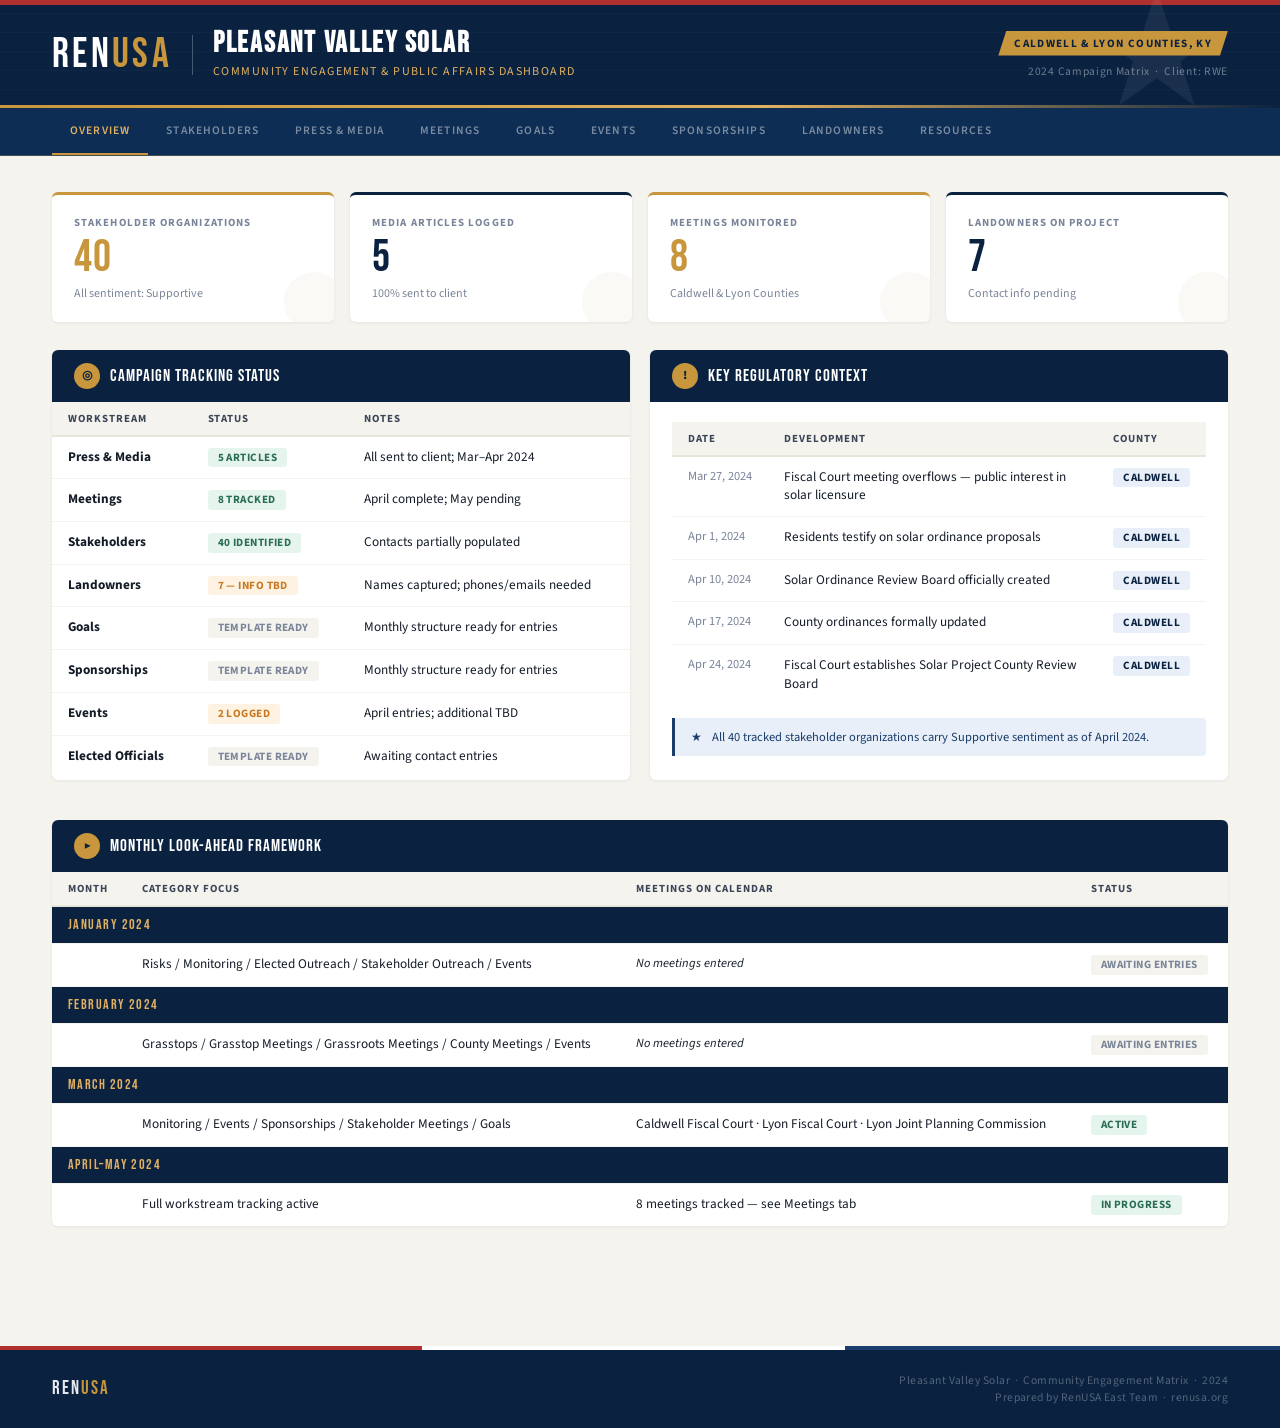
==== index.html @ 37f68095 "Rename PVindex.html to index.html" ====
<!DOCTYPE html>
<html lang="en">
<head>
<meta charset="UTF-8">
<meta name="viewport" content="width=device-width, initial-scale=1.0">
<title>Pleasant Valley Solar — Project Dashboard | RenUSA</title>
<link href="https://fonts.googleapis.com/css2?family=Bebas+Neue&family=Source+Sans+3:wght@300;400;500;600;700&display=swap" rel="stylesheet">
<style>
  :root {
    --navy: #0A2240;
    --navy-mid: #0d2d54;
    --navy-light: #1a3d6b;
    --gold: #C8963C;
    --gold-light: #E0B060;
    --gold-pale: #F5E8CC;
    --red: #B03030;
    --cream: #F5F3EE;
    --cream-dark: #E8E4DA;
    --white: #FFFFFF;
    --text-dark: #141C28;
    --text-mid: #3A4557;
    --text-light: #7A8599;
    --green: #2A6E52;
    --green-light: #E6F4EE;
    --amber: #C87820;
    --amber-light: #FEF3E2;
    --alert-blue: #E8EFF8;
  }

  * { margin: 0; padding: 0; box-sizing: border-box; }

  body {
    font-family: 'Source Sans 3', sans-serif;
    background: var(--cream);
    color: var(--text-dark);
    min-height: 100vh;
  }

  /* ======= HEADER ======= */
  .header {
    background: var(--navy);
    position: relative;
    overflow: hidden;
  }

  /* Americana stripes texture */
  .header::before {
    content: '';
    position: absolute;
    top: 0; left: 0; right: 0; bottom: 0;
    background: repeating-linear-gradient(
      0deg,
      transparent 0px,
      transparent 18px,
      rgba(255,255,255,0.025) 18px,
      rgba(255,255,255,0.025) 19px
    );
    pointer-events: none;
  }

  .header-top {
    background: var(--red);
    height: 5px;
  }

  .header-inner {
    display: flex;
    align-items: center;
    justify-content: space-between;
    padding: 0 52px;
    min-height: 100px;
    position: relative;
  }

  /* Star accent — Americana feel */
  .header-star {
    position: absolute;
    right: 52px;
    top: 50%;
    transform: translateY(-50%);
    opacity: 0.06;
    font-size: 160px;
    line-height: 1;
    color: var(--white);
    pointer-events: none;
    user-select: none;
  }

  .header-logo-area {
    display: flex;
    align-items: center;
    gap: 20px;
  }

  .renusa-wordmark {
    font-family: 'Bebas Neue', sans-serif;
    font-size: 2.6rem;
    color: var(--white);
    letter-spacing: 0.08em;
    line-height: 1;
  }

  .renusa-wordmark span {
    color: var(--gold);
  }

  .wordmark-divider {
    width: 1px;
    height: 40px;
    background: rgba(255,255,255,0.25);
  }

  .project-title-area h1 {
    font-family: 'Bebas Neue', sans-serif;
    font-size: 1.8rem;
    color: var(--white);
    letter-spacing: 0.06em;
    line-height: 1;
  }

  .project-title-area .sub {
    font-size: 0.75rem;
    color: var(--gold-light);
    font-weight: 400;
    letter-spacing: 0.12em;
    text-transform: uppercase;
    margin-top: 5px;
  }

  .header-right {
    text-align: right;
    position: relative;
    z-index: 1;
  }

  .header-badge {
    display: inline-block;
    background: var(--gold);
    color: var(--navy);
    font-size: 0.7rem;
    font-weight: 700;
    letter-spacing: 0.12em;
    text-transform: uppercase;
    padding: 5px 16px;
    clip-path: polygon(8px 0%, 100% 0%, calc(100% - 8px) 100%, 0% 100%);
    margin-bottom: 7px;
  }

  .header-meta {
    font-size: 0.72rem;
    color: rgba(255,255,255,0.4);
    letter-spacing: 0.06em;
  }

  /* ======= GOLD BAR BELOW HEADER ======= */
  .header-gold-bar {
    height: 3px;
    background: linear-gradient(90deg, var(--gold) 0%, var(--gold-light) 60%, transparent 100%);
  }

  /* ======= NAV ======= */
  .nav-bar {
    background: var(--navy-mid);
    display: flex;
    overflow-x: auto;
    padding: 0 52px;
    border-bottom: 1px solid rgba(200,150,60,0.3);
    scrollbar-width: none;
  }

  .nav-bar::-webkit-scrollbar { display: none; }

  .nav-tab {
    font-family: 'Source Sans 3', sans-serif;
    font-size: 0.72rem;
    font-weight: 600;
    letter-spacing: 0.1em;
    text-transform: uppercase;
    color: rgba(255,255,255,0.45);
    padding: 14px 18px;
    cursor: pointer;
    white-space: nowrap;
    border-bottom: 3px solid transparent;
    margin-bottom: -1px;
    transition: color 0.2s;
    user-select: none;
  }

  .nav-tab:hover { color: rgba(255,255,255,0.8); }

  .nav-tab.active {
    color: var(--gold-light);
    border-bottom-color: var(--gold);
  }

  /* ======= MAIN ======= */
  .main {
    max-width: 1440px;
    margin: 0 auto;
    padding: 36px 52px 60px;
  }

  /* ======= SECTION HEADING ======= */
  .section-heading {
    display: flex;
    align-items: center;
    gap: 14px;
    margin-bottom: 24px;
  }

  .section-heading h2 {
    font-family: 'Bebas Neue', sans-serif;
    font-size: 1.5rem;
    letter-spacing: 0.06em;
    color: var(--navy);
  }

  .section-heading .line {
    flex: 1;
    height: 1px;
    background: var(--cream-dark);
  }

  .section-heading .tag {
    font-size: 0.68rem;
    font-weight: 700;
    letter-spacing: 0.12em;
    text-transform: uppercase;
    color: var(--gold);
    background: var(--gold-pale);
    padding: 3px 10px;
    border-radius: 2px;
  }

  /* ======= STAT CARDS ======= */
  .stats-row {
    display: grid;
    grid-template-columns: repeat(4, 1fr);
    gap: 16px;
    margin-bottom: 28px;
  }

  .stat {
    background: var(--white);
    border-radius: 6px;
    padding: 20px 22px;
    box-shadow: 0 1px 3px rgba(10,34,64,0.07);
    border-top: 3px solid var(--navy);
    position: relative;
    overflow: hidden;
  }

  .stat.gold-top { border-top-color: var(--gold); }
  .stat.red-top { border-top-color: var(--red); }
  .stat.green-top { border-top-color: var(--green); }

  .stat::after {
    content: '';
    position: absolute;
    bottom: -10px;
    right: -10px;
    width: 60px;
    height: 60px;
    border-radius: 50%;
    background: var(--cream);
    opacity: 0.5;
  }

  .stat-num {
    font-family: 'Bebas Neue', sans-serif;
    font-size: 2.8rem;
    color: var(--navy);
    line-height: 1;
    letter-spacing: 0.02em;
  }

  .stat.gold-top .stat-num { color: var(--gold); }

  .stat-label {
    font-size: 0.68rem;
    font-weight: 700;
    text-transform: uppercase;
    letter-spacing: 0.1em;
    color: var(--text-light);
    margin-bottom: 6px;
  }

  .stat-sub {
    font-size: 0.75rem;
    color: var(--text-light);
    margin-top: 4px;
  }

  /* ======= CARD / PANEL ======= */
  .card {
    background: var(--white);
    border-radius: 6px;
    box-shadow: 0 1px 3px rgba(10,34,64,0.07);
    overflow: hidden;
    margin-bottom: 20px;
  }

  .card-head {
    background: var(--navy);
    padding: 13px 22px;
    display: flex;
    align-items: center;
    gap: 10px;
  }

  .card-head h3 {
    font-family: 'Bebas Neue', sans-serif;
    font-size: 1.05rem;
    color: var(--white);
    letter-spacing: 0.06em;
    font-weight: 400;
  }

  .card-head .chip {
    margin-left: auto;
    background: var(--gold);
    color: var(--navy);
    font-size: 0.68rem;
    font-weight: 700;
    padding: 2px 9px;
    border-radius: 10px;
    letter-spacing: 0.04em;
  }

  .card-head .icon-circle {
    width: 26px;
    height: 26px;
    border-radius: 50%;
    background: var(--gold);
    display: flex;
    align-items: center;
    justify-content: center;
    font-size: 12px;
    color: var(--navy);
    font-weight: 900;
    flex-shrink: 0;
  }

  .card-body { padding: 20px 22px; }

  /* ======= GRID LAYOUTS ======= */
  .grid-2 { display: grid; grid-template-columns: 1fr 1fr; gap: 20px; margin-bottom: 20px; }
  .grid-3 { display: grid; grid-template-columns: 1fr 1fr 1fr; gap: 20px; margin-bottom: 20px; }

  /* ======= TABLE ======= */
  .tbl { width: 100%; border-collapse: collapse; font-size: 0.83rem; }

  .tbl th {
    background: var(--cream);
    color: var(--text-mid);
    font-size: 0.68rem;
    font-weight: 700;
    letter-spacing: 0.09em;
    text-transform: uppercase;
    padding: 9px 16px;
    text-align: left;
    border-bottom: 2px solid var(--cream-dark);
  }

  .tbl td {
    padding: 11px 16px;
    border-bottom: 1px solid var(--cream);
    vertical-align: top;
    color: var(--text-dark);
    line-height: 1.4;
  }

  .tbl tr:last-child td { border-bottom: none; }
  .tbl tr:hover td { background: #F9F7FF; }

  .tbl .month-row td {
    background: var(--navy);
    color: var(--gold-light);
    font-family: 'Bebas Neue', sans-serif;
    font-size: 0.9rem;
    letter-spacing: 0.1em;
    padding: 8px 16px;
  }

  /* ======= PILLS ======= */
  .pill {
    display: inline-block;
    padding: 2px 10px;
    border-radius: 3px;
    font-size: 0.7rem;
    font-weight: 700;
    letter-spacing: 0.04em;
    text-transform: uppercase;
  }

  .p-green { background: var(--green-light); color: var(--green); }
  .p-amber { background: var(--amber-light); color: var(--amber); }
  .p-navy { background: var(--alert-blue); color: var(--navy); }
  .p-grey { background: var(--cream); color: var(--text-light); }
  .p-gold { background: var(--gold-pale); color: #8B6020; }

  /* ======= PLACEHOLDER ======= */
  .ph { color: var(--text-light); font-style: italic; font-size: 0.78rem; }

  .empty-notice {
    display: flex;
    align-items: center;
    gap: 10px;
    background: var(--alert-blue);
    border-left: 3px solid var(--navy-light);
    border-radius: 0 4px 4px 0;
    padding: 10px 16px;
    font-size: 0.78rem;
    color: var(--navy-light);
    margin: 14px 0 4px;
  }

  /* ======= STAKEHOLDER CARDS ======= */
  .sk-grid {
    display: grid;
    grid-template-columns: repeat(3, 1fr);
    gap: 12px;
  }

  .sk-card {
    background: var(--white);
    border: 1px solid var(--cream-dark);
    border-radius: 6px;
    padding: 14px 16px;
    transition: box-shadow 0.2s, border-color 0.2s;
    position: relative;
  }

  .sk-card:hover {
    box-shadow: 0 4px 16px rgba(10,34,64,0.1);
    border-color: var(--gold);
  }

  .sk-card .sk-name {
    font-weight: 700;
    font-size: 0.84rem;
    color: var(--text-dark);
    line-height: 1.3;
    margin-bottom: 6px;
    padding-right: 44px;
  }

  .sk-card .sk-contact {
    font-size: 0.75rem;
    color: var(--text-mid);
    margin-bottom: 2px;
  }

  .sk-card .sk-contact a {
    color: var(--navy-light);
    text-decoration: none;
  }

  .sk-card .sk-contact a:hover { text-decoration: underline; }

  .sk-card .sk-sentiment {
    position: absolute;
    top: 12px;
    right: 12px;
  }

  .sk-card .sk-sector {
    font-size: 0.68rem;
    font-weight: 700;
    letter-spacing: 0.09em;
    text-transform: uppercase;
    color: var(--text-light);
    margin-bottom: 8px;
  }

  .sk-card.has-contact {
    border-left: 3px solid var(--gold);
  }

  .sk-card.no-contact {
    border-left: 3px solid var(--cream-dark);
    opacity: 0.85;
  }

  /* SECTOR LABEL ROWS IN STAKEHOLDER VIEW */
  .sk-sector-head {
    grid-column: 1 / -1;
    display: flex;
    align-items: center;
    gap: 12px;
    margin-top: 8px;
    margin-bottom: 4px;
  }

  .sk-sector-head .label {
    font-family: 'Bebas Neue', sans-serif;
    font-size: 1rem;
    letter-spacing: 0.1em;
    color: var(--navy);
  }

  .sk-sector-head .bar {
    flex: 1;
    height: 1px;
    background: var(--cream-dark);
  }

  .sk-sector-head .count {
    font-size: 0.68rem;
    font-weight: 700;
    color: var(--text-light);
    text-transform: uppercase;
    letter-spacing: 0.08em;
  }

  /* ======= LANDOWNER CARD ======= */
  .lo-grid {
    display: grid;
    grid-template-columns: repeat(4, 1fr);
    gap: 12px;
  }

  .lo-card {
    background: var(--white);
    border: 1px solid var(--cream-dark);
    border-radius: 6px;
    padding: 16px;
  }

  .lo-card .lo-name {
    font-weight: 700;
    font-size: 0.84rem;
    color: var(--text-dark);
    line-height: 1.3;
    margin-bottom: 10px;
  }

  .lo-card .lo-field {
    font-size: 0.72rem;
    color: var(--text-light);
    text-transform: uppercase;
    letter-spacing: 0.07em;
    margin-bottom: 1px;
  }

  .lo-card .lo-val {
    font-size: 0.8rem;
    color: var(--text-mid);
    margin-bottom: 8px;
  }

  /* ======= MEDIA ITEMS ======= */
  .media-item {
    padding: 14px 0;
    border-bottom: 1px solid var(--cream);
    display: grid;
    grid-template-columns: 90px 1fr auto;
    gap: 16px;
    align-items: start;
  }

  .media-item:last-child { border-bottom: none; }

  .media-date {
    font-size: 0.72rem;
    font-weight: 600;
    color: var(--text-light);
    text-transform: uppercase;
    letter-spacing: 0.07em;
    padding-top: 2px;
  }

  .media-title {
    font-weight: 600;
    font-size: 0.88rem;
    color: var(--text-dark);
    line-height: 1.4;
  }

  .media-by {
    font-size: 0.75rem;
    color: var(--text-light);
    margin-top: 3px;
  }

  /* ======= RESOURCES LIST ======= */
  .res-list { list-style: none; }

  .res-list li {
    padding: 9px 0;
    border-bottom: 1px solid var(--cream);
    display: flex;
    gap: 10px;
    align-items: flex-start;
    font-size: 0.84rem;
    color: var(--text-dark);
  }

  .res-list li:last-child { border-bottom: none; }

  .res-list li .dot {
    width: 6px;
    height: 6px;
    border-radius: 50%;
    margin-top: 6px;
    flex-shrink: 0;
  }

  .dot-gold { background: var(--gold); }
  .dot-navy { background: var(--navy); }
  .dot-green { background: var(--green); }

  /* ======= TABS ======= */
  .tab-section { display: none; }
  .tab-section.active { display: block; }

  /* ======= FOOTER ======= */
  footer {
    background: var(--navy);
    position: relative;
    margin-top: 40px;
  }

  .footer-stripe {
    height: 4px;
    background: linear-gradient(90deg, var(--red) 0%, var(--red) 33%, var(--white) 33%, var(--white) 66%, var(--navy-light) 66%);
  }

  .footer-inner {
    padding: 22px 52px;
    display: flex;
    align-items: center;
    justify-content: space-between;
  }

  .footer-mark {
    font-family: 'Bebas Neue', sans-serif;
    font-size: 1.2rem;
    letter-spacing: 0.1em;
    color: rgba(255,255,255,0.9);
  }

  .footer-mark span { color: var(--gold); }

  .footer-info {
    font-size: 0.72rem;
    color: rgba(255,255,255,0.3);
    text-align: right;
    letter-spacing: 0.04em;
  }

  /* ======= ANIMATE ======= */
  @keyframes fadeUp {
    from { opacity: 0; transform: translateY(10px); }
    to { opacity: 1; transform: translateY(0); }
  }

  .tab-section.active > * {
    animation: fadeUp 0.25s ease both;
  }

  /* ======= RESPONSIVE ======= */
  @media (max-width: 1100px) {
    .sk-grid { grid-template-columns: repeat(2, 1fr); }
    .lo-grid { grid-template-columns: repeat(2, 1fr); }
    .stats-row { grid-template-columns: repeat(2, 1fr); }
  }

  @media (max-width: 760px) {
    .main { padding: 24px 20px 40px; }
    .header-inner { padding: 20px 24px; }
    .nav-bar { padding: 0 20px; }
    footer .footer-inner { padding: 20px 24px; }
    .sk-grid { grid-template-columns: 1fr; }
    .lo-grid { grid-template-columns: 1fr 1fr; }
    .grid-2, .grid-3 { grid-template-columns: 1fr; }
    .header-right { display: none; }
  }
</style>
</head>
<body>

<!-- HEADER -->
<div class="header">
  <div class="header-top"></div>
  <div class="header-inner">
    <div class="header-logo-area">
      <div class="renusa-wordmark">Ren<span>USA</span></div>
      <div class="wordmark-divider"></div>
      <div class="project-title-area">
        <h1>Pleasant Valley Solar</h1>
        <div class="sub">Community Engagement &amp; Public Affairs Dashboard</div>
      </div>
    </div>
    <div class="header-right">
      <div class="header-badge">Caldwell &amp; Lyon Counties, KY</div>
      <div class="header-meta">2024 Campaign Matrix &nbsp;·&nbsp; Client: RWE</div>
    </div>
    <div class="header-star">★</div>
  </div>
  <div class="header-gold-bar"></div>
</div>

<!-- NAV -->
<nav class="nav-bar">
  <div class="nav-tab active" onclick="showTab('overview')">Overview</div>
  <div class="nav-tab" onclick="showTab('stakeholders')">Stakeholders</div>
  <div class="nav-tab" onclick="showTab('media')">Press &amp; Media</div>
  <div class="nav-tab" onclick="showTab('meetings')">Meetings</div>
  <div class="nav-tab" onclick="showTab('goals')">Goals</div>
  <div class="nav-tab" onclick="showTab('events')">Events</div>
  <div class="nav-tab" onclick="showTab('sponsorships')">Sponsorships</div>
  <div class="nav-tab" onclick="showTab('landowners')">Landowners</div>
  <div class="nav-tab" onclick="showTab('resources')">Resources</div>
</nav>

<div class="main">

  <!-- =========== OVERVIEW =========== -->
  <div id="tab-overview" class="tab-section active">

    <div class="stats-row">
      <div class="stat gold-top">
        <div class="stat-label">Stakeholder Organizations</div>
        <div class="stat-num">40</div>
        <div class="stat-sub">All sentiment: Supportive</div>
      </div>
      <div class="stat">
        <div class="stat-label">Media Articles Logged</div>
        <div class="stat-num">5</div>
        <div class="stat-sub">100% sent to client</div>
      </div>
      <div class="stat gold-top">
        <div class="stat-label">Meetings Monitored</div>
        <div class="stat-num">8</div>
        <div class="stat-sub">Caldwell &amp; Lyon Counties</div>
      </div>
      <div class="stat">
        <div class="stat-label">Landowners on Project</div>
        <div class="stat-num">7</div>
        <div class="stat-sub">Contact info pending</div>
      </div>
    </div>

    <div class="grid-2">
      <!-- CAMPAIGN STATUS -->
      <div class="card">
        <div class="card-head">
          <div class="icon-circle">◎</div>
          <h3>Campaign Tracking Status</h3>
        </div>
        <div class="card-body" style="padding:0">
          <table class="tbl">
            <thead><tr><th>Workstream</th><th>Status</th><th>Notes</th></tr></thead>
            <tbody>
              <tr><td><strong>Press &amp; Media</strong></td><td><span class="pill p-green">5 Articles</span></td><td>All sent to client; Mar–Apr 2024</td></tr>
              <tr><td><strong>Meetings</strong></td><td><span class="pill p-green">8 Tracked</span></td><td>April complete; May pending</td></tr>
              <tr><td><strong>Stakeholders</strong></td><td><span class="pill p-green">40 Identified</span></td><td>Contacts partially populated</td></tr>
              <tr><td><strong>Landowners</strong></td><td><span class="pill p-amber">7 — Info TBD</span></td><td>Names captured; phones/emails needed</td></tr>
              <tr><td><strong>Goals</strong></td><td><span class="pill p-grey">Template Ready</span></td><td>Monthly structure ready for entries</td></tr>
              <tr><td><strong>Sponsorships</strong></td><td><span class="pill p-grey">Template Ready</span></td><td>Monthly structure ready for entries</td></tr>
              <tr><td><strong>Events</strong></td><td><span class="pill p-amber">2 Logged</span></td><td>April entries; additional TBD</td></tr>
              <tr><td><strong>Elected Officials</strong></td><td><span class="pill p-grey">Template Ready</span></td><td>Awaiting contact entries</td></tr>
            </tbody>
          </table>
        </div>
      </div>

      <!-- REGULATORY CONTEXT -->
      <div class="card">
        <div class="card-head">
          <div class="icon-circle">!</div>
          <h3>Key Regulatory Context</h3>
        </div>
        <div class="card-body">
          <table class="tbl">
            <thead><tr><th>Date</th><th>Development</th><th>County</th></tr></thead>
            <tbody>
              <tr>
                <td style="white-space:nowrap;color:var(--text-light);font-size:0.78rem">Mar 27, 2024</td>
                <td>Fiscal Court meeting overflows — public interest in solar licensure</td>
                <td><span class="pill p-navy">Caldwell</span></td>
              </tr>
              <tr>
                <td style="white-space:nowrap;color:var(--text-light);font-size:0.78rem">Apr 1, 2024</td>
                <td>Residents testify on solar ordinance proposals</td>
                <td><span class="pill p-navy">Caldwell</span></td>
              </tr>
              <tr>
                <td style="white-space:nowrap;color:var(--text-light);font-size:0.78rem">Apr 10, 2024</td>
                <td>Solar Ordinance Review Board officially created</td>
                <td><span class="pill p-navy">Caldwell</span></td>
              </tr>
              <tr>
                <td style="white-space:nowrap;color:var(--text-light);font-size:0.78rem">Apr 17, 2024</td>
                <td>County ordinances formally updated</td>
                <td><span class="pill p-navy">Caldwell</span></td>
              </tr>
              <tr>
                <td style="white-space:nowrap;color:var(--text-light);font-size:0.78rem">Apr 24, 2024</td>
                <td>Fiscal Court establishes Solar Project County Review Board</td>
                <td><span class="pill p-navy">Caldwell</span></td>
              </tr>
            </tbody>
          </table>
          <div class="empty-notice">
            <span>★</span>
            All 40 tracked stakeholder organizations carry Supportive sentiment as of April 2024.
          </div>
        </div>
      </div>
    </div>

    <!-- LOOK-AHEAD -->
    <div class="card">
      <div class="card-head">
        <div class="icon-circle">▶</div>
        <h3>Monthly Look-Ahead Framework</h3>
      </div>
      <div class="card-body" style="padding:0">
        <table class="tbl">
          <thead><tr><th>Month</th><th>Category Focus</th><th>Meetings on Calendar</th><th>Status</th></tr></thead>
          <tbody>
            <tr class="month-row"><td colspan="4">January 2024</td></tr>
            <tr>
              <td></td>
              <td>Risks / Monitoring / Elected Outreach / Stakeholder Outreach / Events</td>
              <td class="ph">No meetings entered</td>
              <td><span class="pill p-grey">Awaiting Entries</span></td>
            </tr>
            <tr class="month-row"><td colspan="4">February 2024</td></tr>
            <tr>
              <td></td>
              <td>Grasstops / Grasstop Meetings / Grassroots Meetings / County Meetings / Events</td>
              <td class="ph">No meetings entered</td>
              <td><span class="pill p-grey">Awaiting Entries</span></td>
            </tr>
            <tr class="month-row"><td colspan="4">March 2024</td></tr>
            <tr>
              <td></td>
              <td>Monitoring / Events / Sponsorships / Stakeholder Meetings / Goals</td>
              <td>Caldwell Fiscal Court · Lyon Fiscal Court · Lyon Joint Planning Commission</td>
              <td><span class="pill p-green">Active</span></td>
            </tr>
            <tr class="month-row"><td colspan="4">April–May 2024</td></tr>
            <tr>
              <td></td>
              <td>Full workstream tracking active</td>
              <td>8 meetings tracked — see Meetings tab</td>
              <td><span class="pill p-green">In Progress</span></td>
            </tr>
          </tbody>
        </table>
      </div>
    </div>

  </div>

  <!-- =========== STAKEHOLDERS =========== -->
  <div id="tab-stakeholders" class="tab-section">

    <div class="stats-row">
      <div class="stat gold-top">
        <div class="stat-label">Total Organizations</div>
        <div class="stat-num">40</div>
      </div>
      <div class="stat">
        <div class="stat-label">Sentiment</div>
        <div class="stat-num" style="font-size:1.6rem;padding-top:8px">All Supportive</div>
      </div>
      <div class="stat gold-top">
        <div class="stat-label">With Contact Info</div>
        <div class="stat-num">~20</div>
        <div class="stat-sub">Partial population</div>
      </div>
      <div class="stat">
        <div class="stat-label">Sectors Represented</div>
        <div class="stat-num">8</div>
      </div>
    </div>

    <!-- FILTER LEGEND -->
    <div style="display:flex;gap:16px;margin-bottom:20px;flex-wrap:wrap;align-items:center">
      <div style="font-size:0.72rem;font-weight:700;color:var(--text-light);text-transform:uppercase;letter-spacing:0.1em">Legend:</div>
      <div style="display:flex;align-items:center;gap:6px;font-size:0.78rem;color:var(--text-mid)"><div style="width:12px;height:100%;border-left:3px solid var(--gold);padding-left:6px">Contact info available</div></div>
      <div style="display:flex;align-items:center;gap:6px;font-size:0.78rem;color:var(--text-mid)"><div style="width:12px;height:100%;border-left:3px solid var(--cream-dark);padding-left:6px;opacity:0.8">Contact info needed</div></div>
    </div>

    <div class="sk-grid">

      <!-- ECONOMIC DEVELOPMENT -->
      <div class="sk-sector-head">
        <div class="label">Economic Development</div>
        <div class="bar"></div>
        <div class="count">4 orgs</div>
      </div>

      <div class="sk-card has-contact">
        <div class="sk-name">Lake Barkley Partnership for Economic Development</div>
        <div class="sk-sentiment"><span class="pill p-green">Supportive</span></div>
        <div class="sk-contact">👤 Amanda Davenport</div>
        <div class="sk-contact">📞 270.385.0070</div>
        <div class="sk-contact">✉️ <a href="mailto:amanda@thinkrural.com">amanda@thinkrural.com</a></div>
      </div>

      <div class="sk-card has-contact">
        <div class="sk-name">Pennyrile Area Development District</div>
        <div class="sk-sentiment"><span class="pill p-green">Supportive</span></div>
        <div class="sk-contact">👤 Jason Vincent</div>
        <div class="sk-contact">📞 (270) 886-9484</div>
        <div class="sk-contact">✉️ <a href="mailto:jason.vincent@ky.gov">jason.vincent@ky.gov</a></div>
      </div>

      <div class="sk-card has-contact">
        <div class="sk-name">West Kentucky Workforce Board</div>
        <div class="sk-sentiment"><span class="pill p-green">Supportive</span></div>
        <div class="sk-contact">👤 Sheila Clark</div>
        <div class="sk-contact">✉️ <a href="mailto:sheila.clark@ky.gov">sheila.clark@ky.gov</a></div>
      </div>

      <div class="sk-card has-contact">
        <div class="sk-name">Kentucky Agricultural Development Board</div>
        <div class="sk-sentiment"><span class="pill p-green">Supportive</span></div>
        <div class="sk-contact">👤 Johnathan Shell</div>
        <div class="sk-contact ph">Contact info TBD</div>
      </div>

      <!-- CHAMBERS & CIVIC -->
      <div class="sk-sector-head">
        <div class="label">Chambers &amp; Civic</div>
        <div class="bar"></div>
        <div class="count">5 orgs</div>
      </div>

      <div class="sk-card has-contact">
        <div class="sk-name">Lake Barkley Chamber of Commerce</div>
        <div class="sk-sentiment"><span class="pill p-green">Supportive</span></div>
        <div class="sk-contact">👤 Amanda Crouch</div>
        <div class="sk-contact ph">Contact info TBD</div>
      </div>

      <div class="sk-card has-contact">
        <div class="sk-name">Caldwell County Chamber of Commerce</div>
        <div class="sk-sentiment"><span class="pill p-green">Supportive</span></div>
        <div class="sk-contact">📞 1-833-460-1321</div>
        <div class="sk-contact">✉️ <a href="mailto:caldwellkychamber@gmail.com">caldwellkychamber@gmail.com</a></div>
      </div>

      <div class="sk-card has-contact">
        <div class="sk-name">Princeton Rotary Club</div>
        <div class="sk-sentiment"><span class="pill p-green">Supportive</span></div>
        <div class="sk-contact">👤 Laura Kluber</div>
        <div class="sk-contact">📞 281-460-3080</div>
        <div class="sk-contact" style="font-size:0.72rem;color:var(--text-light)">March 2 meeting attended</div>
      </div>

      <div class="sk-card no-contact">
        <div class="sk-name">Princeton Kiwanis Club</div>
        <div class="sk-sentiment"><span class="pill p-green">Supportive</span></div>
        <div class="sk-contact ph">Contact info needed</div>
      </div>

      <div class="sk-card no-contact">
        <div class="sk-name">Princeton Optimist Club</div>
        <div class="sk-sentiment"><span class="pill p-green">Supportive</span></div>
        <div class="sk-contact ph">Contact info needed</div>
      </div>

      <!-- AGRICULTURE & ENVIRONMENT -->
      <div class="sk-sector-head">
        <div class="label">Agriculture &amp; Environment</div>
        <div class="bar"></div>
        <div class="count">7 orgs</div>
      </div>

      <div class="sk-card has-contact">
        <div class="sk-name">Magney Legacy Ridge Farm</div>
        <div class="sk-sentiment"><span class="pill p-green">Supportive</span></div>
        <div class="sk-contact">👤 Angela Magney</div>
        <div class="sk-contact">📞 706-564-6757</div>
        <div class="sk-contact">✉️ <a href="mailto:magneylegacyridgefarm@gmail.com">magneylegacyridgefarm@gmail.com</a></div>
        <div class="sk-contact" style="font-size:0.72rem;color:var(--gold)">Letter of Support on file</div>
      </div>

      <div class="sk-card has-contact">
        <div class="sk-name">Lyon County Farm Bureau</div>
        <div class="sk-sentiment"><span class="pill p-green">Supportive</span></div>
        <div class="sk-contact">👤 Kim White / Brodi Sutton</div>
        <div class="sk-contact">📞 (270) 388-9718</div>
      </div>

      <div class="sk-card has-contact">
        <div class="sk-name">Lyon County Extension Office</div>
        <div class="sk-sentiment"><span class="pill p-green">Supportive</span></div>
        <div class="sk-contact">👤 Miranda Flynn</div>
        <div class="sk-contact">📞 (270) 388-2341</div>
        <div class="sk-contact">✉️ <a href="mailto:miranda.flynn@uky.edu">miranda.flynn@uky.edu</a></div>
      </div>

      <div class="sk-card has-contact">
        <div class="sk-name">Caldwell County Extension Office</div>
        <div class="sk-sentiment"><span class="pill p-green">Supportive</span></div>
        <div class="sk-contact">📞 (270) 365-2787</div>
        <div class="sk-contact">✉️ <a href="mailto:caldwell.ext@uky.edu">caldwell.ext@uky.edu</a></div>
      </div>

      <div class="sk-card has-contact">
        <div class="sk-name">The Nature Conservancy — Kentucky</div>
        <div class="sk-sentiment"><span class="pill p-green">Supportive</span></div>
        <div class="sk-contact">📞 (859) 259-9655</div>
        <div class="sk-contact">✉️ <a href="mailto:kentucky@tnc.org">kentucky@tnc.org</a></div>
      </div>

      <div class="sk-card has-contact">
        <div class="sk-name">Kentucky Conservation Committee</div>
        <div class="sk-sentiment"><span class="pill p-green">Supportive</span></div>
        <div class="sk-contact">📞 502-209-9659</div>
        <div class="sk-contact">✉️ <a href="mailto:director@kyconservation.org">director@kyconservation.org</a></div>
      </div>

      <div class="sk-card has-contact">
        <div class="sk-name">USDA Climate Change Fellows / REAP Program</div>
        <div class="sk-sentiment"><span class="pill p-green">Supportive</span></div>
        <div class="sk-contact">👤 Greg Thomas</div>
        <div class="sk-contact">📞 (859) 224-7300</div>
        <div class="sk-contact">✉️ <a href="mailto:gregory.thomas@usda.gov">gregory.thomas@usda.gov</a></div>
      </div>

      <!-- EDUCATION -->
      <div class="sk-sector-head">
        <div class="label">Education &amp; Libraries</div>
        <div class="bar"></div>
        <div class="count">5 orgs</div>
      </div>

      <div class="sk-card has-contact">
        <div class="sk-name">Lyon County Board of Education</div>
        <div class="sk-sentiment"><span class="pill p-green">Supportive</span></div>
        <div class="sk-contact">📞 (270) 388-9715</div>
      </div>

      <div class="sk-card has-contact">
        <div class="sk-name">Caldwell County Schools</div>
        <div class="sk-sentiment"><span class="pill p-green">Supportive</span></div>
        <div class="sk-contact">📞 270-365-8000</div>
      </div>

      <div class="sk-card no-contact">
        <div class="sk-name">Caldwell Regional Career Center</div>
        <div class="sk-sentiment"><span class="pill p-green">Supportive</span></div>
        <div class="sk-contact ph">Contact info needed</div>
      </div>

      <div class="sk-card has-contact">
        <div class="sk-name">George Coon Library</div>
        <div class="sk-sentiment"><span class="pill p-green">Supportive</span></div>
        <div class="sk-contact">👤 Nichelle Faugher</div>
        <div class="sk-contact">📞 (270) 365-2884</div>
        <div class="sk-contact">✉️ <a href="mailto:nfaughn@gcplibrary.org">nfaughn@gcplibrary.org</a></div>
      </div>

      <div class="sk-card has-contact">
        <div class="sk-name">Earle C. Clements Job Corps (Morganfield Job Corps)</div>
        <div class="sk-sentiment"><span class="pill p-green">Supportive</span></div>
        <div class="sk-contact">👤 Seth Rose</div>
        <div class="sk-contact ph">Contact info TBD</div>
      </div>

      <!-- SOLAR ADVOCACY -->
      <div class="sk-sector-head">
        <div class="label">Solar &amp; Renewable Energy Advocacy</div>
        <div class="bar"></div>
        <div class="count">4 orgs</div>
      </div>

      <div class="sk-card has-contact">
        <div class="sk-name">Kentucky Solar Energy Society</div>
        <div class="sk-sentiment"><span class="pill p-green">Supportive</span></div>
        <div class="sk-contact">✉️ <a href="mailto:info@kyses.org">info@kyses.org</a></div>
      </div>

      <div class="sk-card no-contact">
        <div class="sk-name">Kentucky Solar Partnership</div>
        <div class="sk-sentiment"><span class="pill p-green">Supportive</span></div>
        <div class="sk-contact ph">Contact info needed</div>
      </div>

      <div class="sk-card no-contact">
        <div class="sk-name">Kentucky Solar Industries Association</div>
        <div class="sk-sentiment"><span class="pill p-green">Supportive</span></div>
        <div class="sk-contact ph">Contact info needed</div>
      </div>

      <div class="sk-card no-contact">
        <div class="sk-name">Southern Renewable Energy Association</div>
        <div class="sk-sentiment"><span class="pill p-green">Supportive</span></div>
        <div class="sk-contact ph">Contact info needed</div>
      </div>

      <!-- LABOR -->
      <div class="sk-sector-head">
        <div class="label">Labor &amp; Trades</div>
        <div class="bar"></div>
        <div class="count">4 orgs</div>
      </div>

      <div class="sk-card has-contact">
        <div class="sk-name">Carpenters Millwrights Local 1076</div>
        <div class="sk-sentiment"><span class="pill p-green">Supportive</span></div>
        <div class="sk-contact">👤 Joshua Fox</div>
        <div class="sk-contact">📞 (270) 442-1148</div>
      </div>

      <div class="sk-card no-contact">
        <div class="sk-name">Local 1214</div>
        <div class="sk-sentiment"><span class="pill p-green">Supportive</span></div>
        <div class="sk-contact ph">Contact info needed</div>
      </div>

      <div class="sk-card no-contact">
        <div class="sk-name">Plumbers &amp; Steamfitters Local 184</div>
        <div class="sk-sentiment"><span class="pill p-green">Supportive</span></div>
        <div class="sk-contact ph">Contact info needed</div>
      </div>

      <div class="sk-card has-contact">
        <div class="sk-name">Ironworkers Local 782</div>
        <div class="sk-sentiment"><span class="pill p-green">Supportive</span></div>
        <div class="sk-contact">📞 (270) 442-2722</div>
      </div>

      <!-- COMMUNITY & SOCIAL SERVICES -->
      <div class="sk-sector-head">
        <div class="label">Community &amp; Social Services</div>
        <div class="bar"></div>
        <div class="count">9 orgs</div>
      </div>

      <div class="sk-card has-contact">
        <div class="sk-name">Lyon County Hope Food Bank</div>
        <div class="sk-sentiment"><span class="pill p-green">Supportive</span></div>
        <div class="sk-contact">📞 (270) 963-3509</div>
        <div class="sk-contact">✉️ <a href="mailto:lyoncountyfoodbank@gmail.com">lyoncountyfoodbank@gmail.com</a></div>
      </div>

      <div class="sk-card has-contact">
        <div class="sk-name">Caldwell Food Bank</div>
        <div class="sk-sentiment"><span class="pill p-green">Supportive</span></div>
        <div class="sk-contact">👤 Missie Gill</div>
        <div class="sk-contact">📞 (270) 619-0654</div>
      </div>

      <div class="sk-card has-contact">
        <div class="sk-name">United Way of Pennyrile</div>
        <div class="sk-sentiment"><span class="pill p-green">Supportive</span></div>
        <div class="sk-contact">👤 Betsy Bond</div>
        <div class="sk-contact">📞 270-886-8171</div>
        <div class="sk-contact">✉️ <a href="mailto:betsy.bond@pennyrileunitedway.org">betsy.bond@pennyrileunitedway.org</a></div>
      </div>

      <div class="sk-card has-contact">
        <div class="sk-name">American Legion Post 68</div>
        <div class="sk-sentiment"><span class="pill p-green">Supportive</span></div>
        <div class="sk-contact">📞 (270) 969-8358</div>
      </div>

      <div class="sk-card has-contact">
        <div class="sk-name">Lyon County Baseball Boosters</div>
        <div class="sk-sentiment"><span class="pill p-green">Supportive</span></div>
        <div class="sk-contact">👤 Brian &amp; Robin Williams</div>
        <div class="sk-contact">✉️ <a href="mailto:williamsvetclinic@yahoo.com">williamsvetclinic@yahoo.com</a></div>
      </div>

      <div class="sk-card has-contact">
        <div class="sk-name">Adsmore Museum</div>
        <div class="sk-sentiment"><span class="pill p-green">Supportive</span></div>
        <div class="sk-contact">📞 (270) 365-3114</div>
      </div>

      <div class="sk-card has-contact">
        <div class="sk-name">Lyon County Historical Society</div>
        <div class="sk-sentiment"><span class="pill p-green">Supportive</span></div>
        <div class="sk-contact">📞 (270) 703-2365</div>
      </div>

      <div class="sk-card has-contact">
        <div class="sk-name">Kuttawa Tourism Commission</div>
        <div class="sk-sentiment"><span class="pill p-green">Supportive</span></div>
        <div class="sk-contact">📞 (270) 601-6885</div>
        <div class="sk-contact">✉️ <a href="mailto:info@visitkuttawaky.com">info@visitkuttawaky.com</a></div>
      </div>

      <div class="sk-card has-contact">
        <div class="sk-name">Lake Barkley Tourist Commission</div>
        <div class="sk-sentiment"><span class="pill p-green">Supportive</span></div>
        <div class="sk-contact">📞 270-388-5300</div>
        <div class="sk-contact">✉️ <a href="mailto:info@lakebarkley.org">info@lakebarkley.org</a></div>
      </div>

      <!-- ADVOCACY / POLICY -->
      <div class="sk-sector-head">
        <div class="label">Policy &amp; Advocacy</div>
        <div class="bar"></div>
        <div class="count">6 orgs</div>
      </div>

      <div class="sk-card has-contact">
        <div class="sk-name">Kentucky Resources Council</div>
        <div class="sk-sentiment"><span class="pill p-green">Supportive</span></div>
        <div class="sk-contact">👤 Tom FitzGerald</div>
        <div class="sk-contact">📞 (502) 875-2428</div>
        <div class="sk-contact">✉️ <a href="mailto:info@kyrc.org">info@kyrc.org</a></div>
      </div>

      <div class="sk-card has-contact">
        <div class="sk-name">Kentuckians for the Commonwealth</div>
        <div class="sk-sentiment"><span class="pill p-green">Supportive</span></div>
        <div class="sk-contact">👤 Joan Brannon</div>
        <div class="sk-contact">📞 606-878-2161</div>
      </div>

      <div class="sk-card has-contact">
        <div class="sk-name">Appalachia — Science in the Public Interest (ASPI)</div>
        <div class="sk-sentiment"><span class="pill p-green">Supportive</span></div>
        <div class="sk-contact">📞 606-256-0077</div>
        <div class="sk-contact">✉️ <a href="mailto:aspi@a-spi.org">aspi@a-spi.org</a></div>
      </div>

      <div class="sk-card no-contact">
        <div class="sk-name">Appalachian Citizens Law Center</div>
        <div class="sk-sentiment"><span class="pill p-green">Supportive</span></div>
        <div class="sk-contact ph">Contact info needed</div>
      </div>

      <div class="sk-card no-contact">
        <div class="sk-name">Appalachian Citizens Law Center</div>
        <div class="sk-sentiment"><span class="pill p-green">Supportive</span></div>
        <div class="sk-contact ph">Contact info needed</div>
      </div>

      <div class="sk-card no-contact">
        <div class="sk-name">Appalachian Citizens Law Center</div>
        <div class="sk-sentiment"><span class="pill p-green">Supportive</span></div>
        <div class="sk-contact ph">Contact info needed</div>
      </div>

    </div><!-- /sk-grid -->

  </div>

  <!-- =========== PRESS & MEDIA =========== -->
  <div id="tab-media" class="tab-section">
    <div class="stats-row" style="grid-template-columns:repeat(3,1fr)">
      <div class="stat gold-top"><div class="stat-label">Articles Logged</div><div class="stat-num">5</div></div>
      <div class="stat"><div class="stat-label">Sent to Client</div><div class="stat-num">5</div><div class="stat-sub">100%</div></div>
      <div class="stat gold-top"><div class="stat-label">Outlets</div><div class="stat-num">3</div><div class="stat-sub">WPKY · Times Leader · Herald Ledger</div></div>
    </div>

    <div class="card">
      <div class="card-head"><div class="icon-circle">📰</div><h3>Coverage Log</h3><div class="chip">Mar–Apr 2024</div></div>
      <div class="card-body" style="padding:0">
        <table class="tbl">
          <thead><tr><th>Date</th><th>Headline</th><th>Author</th><th>Outlet</th><th>Sent</th></tr></thead>
          <tbody>
            <tr>
              <td style="white-space:nowrap;color:var(--text-light);font-size:0.78rem">Mar 27, 2024</td>
              <td>Caldwell Fiscal Court Meeting Overflows as Magistrates Discuss Solar Energy Licensure</td>
              <td>Tammy Hancock</td><td><span class="pill p-navy">WPKY</span></td>
              <td><span class="pill p-green">✓</span></td>
            </tr>
            <tr>
              <td style="white-space:nowrap;color:var(--text-light);font-size:0.78rem">Apr 1, 2024</td>
              <td>Fiscal Court Residents Discuss Solar Ordinances</td>
              <td>Abigail Wright</td><td><span class="pill p-navy">Times Leader</span></td>
              <td><span class="pill p-green">✓</span></td>
            </tr>
            <tr>
              <td style="white-space:nowrap;color:var(--text-light);font-size:0.78rem">Apr 10, 2024</td>
              <td>Fiscal Court Creates Solar Ordinance Review Board</td>
              <td>Abigail Wright</td><td><span class="pill p-navy">Times Leader</span></td>
              <td><span class="pill p-green">✓</span></td>
            </tr>
            <tr>
              <td style="white-space:nowrap;color:var(--text-light);font-size:0.78rem">Apr 17, 2024</td>
              <td>Fiscal Court Updates County Ordinances</td>
              <td>Abigail Wright</td><td><span class="pill p-navy">Herald Ledger</span></td>
              <td><span class="pill p-green">✓</span></td>
            </tr>
            <tr>
              <td style="white-space:nowrap;color:var(--text-light);font-size:0.78rem">Apr 24, 2024</td>
              <td>Fiscal Court Establishes Solar Project County Review Board</td>
              <td>Abigail Wright</td><td><span class="pill p-navy">Times Leader</span></td>
              <td><span class="pill p-green">✓</span></td>
            </tr>
          </tbody>
        </table>
      </div>
    </div>

    <div class="card">
      <div class="card-head"><div class="icon-circle">+</div><h3>Ongoing Coverage Log</h3></div>
      <div class="card-body">
        <div class="empty-notice">○ &nbsp; Future articles will be logged here as they are published and sent to the client.</div>
      </div>
    </div>
  </div>

  <!-- =========== MEETINGS =========== -->
  <div id="tab-meetings" class="tab-section">
    <div class="stats-row" style="grid-template-columns:repeat(3,1fr)">
      <div class="stat gold-top"><div class="stat-label">Meetings Tracked</div><div class="stat-num">8</div></div>
      <div class="stat"><div class="stat-label">With Recap Notes</div><div class="stat-num">4</div><div class="stat-sub">April complete</div></div>
      <div class="stat gold-top"><div class="stat-label">Pending Recaps</div><div class="stat-num">4</div><div class="stat-sub">May upcoming</div></div>
    </div>

    <div class="card">
      <div class="card-head"><div class="icon-circle">📋</div><h3>Meeting Monitor Log</h3></div>
      <div class="card-body" style="padding:0">
        <table class="tbl">
          <thead><tr><th>Meeting</th><th>Date</th><th>Recap</th><th>Sent to Client</th></tr></thead>
          <tbody>
            <tr class="month-row"><td colspan="4">April 2024 — Complete</td></tr>
            <tr><td>Caldwell County Fiscal Court</td><td style="color:var(--text-light);font-size:0.78rem;white-space:nowrap">Apr 9, 2024</td><td><span class="pill p-green">Overview Complete</span></td><td><span class="pill p-green">✓ Sent</span></td></tr>
            <tr><td>Lyon County Fiscal Court</td><td style="color:var(--text-light);font-size:0.78rem;white-space:nowrap">Apr 11, 2024</td><td><span class="pill p-green">Overview Complete</span></td><td><span class="pill p-green">✓ Sent</span></td></tr>
            <tr><td>Lyon County Joint Planning Commission</td><td style="color:var(--text-light);font-size:0.78rem;white-space:nowrap">Apr 15, 2024</td><td><span class="pill p-green">Overview Complete</span></td><td><span class="pill p-green">✓ Sent</span></td></tr>
            <tr><td>Caldwell County Fiscal Court</td><td style="color:var(--text-light);font-size:0.78rem;white-space:nowrap">Apr 23, 2024</td><td><span class="pill p-green">Overview Complete</span></td><td><span class="pill p-green">✓ Sent</span></td></tr>
            <tr class="month-row"><td colspan="4">May 2024 — Upcoming</td></tr>
            <tr><td>Lyon County Fiscal Court</td><td style="color:var(--text-light);font-size:0.78rem;white-space:nowrap">May 9, 2024</td><td><span class="pill p-amber">Notes Pending</span></td><td><span class="pill p-grey">Not Yet</span></td></tr>
            <tr><td>Caldwell County Fiscal Court</td><td style="color:var(--text-light);font-size:0.78rem;white-space:nowrap">May 14, 2024</td><td><span class="pill p-amber">Notes Pending</span></td><td><span class="pill p-grey">Not Yet</span></td></tr>
            <tr><td>Lyon County Joint Planning Commission</td><td style="color:var(--text-light);font-size:0.78rem;white-space:nowrap">May 20, 2024</td><td><span class="pill p-amber">Notes Pending</span></td><td><span class="pill p-grey">Not Yet</span></td></tr>
            <tr><td>Caldwell County Fiscal Court</td><td style="color:var(--text-light);font-size:0.78rem;white-space:nowrap">May 28, 2024</td><td><span class="pill p-amber">Notes Pending</span></td><td><span class="pill p-grey">Not Yet</span></td></tr>
          </tbody>
        </table>
      </div>
    </div>
  </div>

  <!-- =========== GOALS =========== -->
  <div id="tab-goals" class="tab-section">
    <div class="card">
      <div class="card-head"><div class="icon-circle">◎</div><h3>Project Goals Tracker — 2024</h3></div>
      <div class="card-body" style="padding:0">
        <table class="tbl">
          <thead><tr><th>Priority</th><th>Goal</th><th>Task</th><th>Target Date</th><th>Status</th><th>Next Steps</th><th>DRI</th></tr></thead>
          <tbody>
            <tr class="month-row"><td colspan="7">April</td></tr>
            <tr><td colspan="7" style="text-align:center;padding:14px;color:var(--text-light);font-style:italic;font-size:0.8rem">No entries yet</td></tr>
            <tr class="month-row"><td colspan="7">May</td></tr>
            <tr><td colspan="7" style="text-align:center;padding:14px;color:var(--text-light);font-style:italic;font-size:0.8rem">No entries yet</td></tr>
            <tr class="month-row"><td colspan="7">June</td></tr>
            <tr><td colspan="7" style="text-align:center;padding:14px;color:var(--text-light);font-style:italic;font-size:0.8rem">No entries yet</td></tr>
            <tr class="month-row"><td colspan="7">July – December</td></tr>
            <tr><td colspan="7" style="text-align:center;padding:14px;color:var(--text-light);font-style:italic;font-size:0.8rem">Template structured — entries added as goals are set</td></tr>
          </tbody>
        </table>
      </div>
    </div>
  </div>

  <!-- =========== EVENTS =========== -->
  <div id="tab-events" class="tab-section">
    <div class="card">
      <div class="card-head"><div class="icon-circle">◈</div><h3>Events Log — 2024</h3><div class="chip">2 Logged</div></div>
      <div class="card-body" style="padding:0">
        <table class="tbl">
          <thead><tr><th>Organization</th><th>Event</th><th>Date(s)</th><th>Contact</th><th>DRI</th><th>Notes</th></tr></thead>
          <tbody>
            <tr class="month-row"><td colspan="6">March 2024</td></tr>
            <tr><td colspan="6" style="text-align:center;padding:12px;color:var(--text-light);font-style:italic;font-size:0.8rem">No entries</td></tr>
            <tr class="month-row"><td colspan="6">April 2024</td></tr>
            <tr>
              <td>Affiliated Tribes of Northwest Indians</td>
              <td>Tribal Leader Climate Summit</td>
              <td>April 15–17</td>
              <td class="ph">—</td><td class="ph">—</td><td class="ph">—</td>
            </tr>
            <tr>
              <td>Lake Barkley Chamber of Commerce</td>
              <td>Lake Barkley Chamber Dinner</td>
              <td>April 26, 2024</td>
              <td class="ph">—</td><td class="ph">—</td><td class="ph">—</td>
            </tr>
            <tr class="month-row"><td colspan="6">May – December 2024</td></tr>
            <tr><td colspan="6" style="text-align:center;padding:12px;color:var(--text-light);font-style:italic;font-size:0.8rem">Template structured — entries added as events are confirmed</td></tr>
          </tbody>
        </table>
      </div>
    </div>
  </div>

  <!-- =========== SPONSORSHIPS =========== -->
  <div id="tab-sponsorships" class="tab-section">
    <div class="card">
      <div class="card-head"><div class="icon-circle">$</div><h3>Community Sponsorships — 2024</h3></div>
      <div class="card-body" style="padding:0">
        <table class="tbl">
          <thead><tr><th>Month</th><th>Organization</th><th>Sponsorship</th><th>Amount</th><th>Contact</th><th>Status</th></tr></thead>
          <tbody>
            <tr class="month-row"><td colspan="6">March</td></tr>
            <tr><td colspan="6" style="text-align:center;padding:12px;color:var(--text-light);font-style:italic;font-size:0.8rem">No entries</td></tr>
            <tr class="month-row"><td colspan="6">April</td></tr>
            <tr><td colspan="6" style="text-align:center;padding:12px;color:var(--text-light);font-style:italic;font-size:0.8rem">No entries</td></tr>
            <tr class="month-row"><td colspan="6">May – December</td></tr>
            <tr><td colspan="6" style="text-align:center;padding:12px;color:var(--text-light);font-style:italic;font-size:0.8rem">Template structured — entries added as commitments are made</td></tr>
          </tbody>
        </table>
      </div>
    </div>
  </div>

  <!-- =========== LANDOWNERS =========== -->
  <div id="tab-landowners" class="tab-section">
    <div class="stats-row" style="grid-template-columns:repeat(3,1fr)">
      <div class="stat gold-top"><div class="stat-label">Landowners</div><div class="stat-num">7</div></div>
      <div class="stat"><div class="stat-label">Contact Info</div><div class="stat-num" style="font-size:1.4rem;padding-top:8px">Pending</div><div class="stat-sub">Phones &amp; emails TBD</div></div>
      <div class="stat gold-top"><div class="stat-label">Event Attendance</div><div class="stat-num">—</div><div class="stat-sub">To be confirmed</div></div>
    </div>

    <div class="lo-grid">
      <div class="lo-card"><div class="lo-name">Susan and Michael (Mike) Bealmer</div><div class="lo-field">Phone</div><div class="lo-val ph">TBD</div><div class="lo-field">Email</div><div class="lo-val ph">TBD</div><div class="lo-field">Attending?</div><div class="lo-val ph">TBD</div></div>
      <div class="lo-card"><div class="lo-name">Kenneth Ethridge</div><div class="lo-field">Phone</div><div class="lo-val ph">TBD</div><div class="lo-field">Email</div><div class="lo-val ph">TBD</div><div class="lo-field">Attending?</div><div class="lo-val ph">TBD</div></div>
      <div class="lo-card"><div class="lo-name">Garner Jackson<br><span style="font-weight:400;font-size:0.78rem">(Rice and Young, LLC)</span></div><div class="lo-field">Phone</div><div class="lo-val ph">TBD</div><div class="lo-field">Email</div><div class="lo-val ph">TBD</div><div class="lo-field">Attending?</div><div class="lo-val ph">TBD</div></div>
      <div class="lo-card"><div class="lo-name">Charlotte Gregory</div><div class="lo-field">Phone</div><div class="lo-val ph">TBD</div><div class="lo-field">Email</div><div class="lo-val ph">TBD</div><div class="lo-field">Attending?</div><div class="lo-val ph">TBD</div></div>
      <div class="lo-card"><div class="lo-name">David Rosen</div><div class="lo-field">Phone</div><div class="lo-val ph">TBD</div><div class="lo-field">Email</div><div class="lo-val ph">TBD</div><div class="lo-field">Attending?</div><div class="lo-val ph">TBD</div></div>
      <div class="lo-card"><div class="lo-name">Paul Rosen</div><div class="lo-field">Phone</div><div class="lo-val ph">TBD</div><div class="lo-field">Email</div><div class="lo-val ph">TBD</div><div class="lo-field">Attending?</div><div class="lo-val ph">TBD</div></div>
      <div class="lo-card"><div class="lo-name">Stephen and Sarah Newton</div><div class="lo-field">Phone</div><div class="lo-val ph">TBD</div><div class="lo-field">Email</div><div class="lo-val ph">TBD</div><div class="lo-field">Attending?</div><div class="lo-val ph">TBD</div></div>
    </div>
  </div>

  <!-- =========== RESOURCES =========== -->
  <div id="tab-resources" class="tab-section">
    <div class="grid-2">
      <div class="card">
        <div class="card-head"><div class="icon-circle">G</div><h3>General Project Materials</h3></div>
        <div class="card-body">
          <ul class="res-list">
            <li><div class="dot dot-gold"></div>About RWE</li>
            <li><div class="dot dot-gold"></div>Property Values and Utility Scale Solar Facilities</li>
            <li><div class="dot dot-gold"></div>Solar Panels and Your Community</li>
            <li><div class="dot dot-gold"></div>Summary of Solar Panels and Your Community</li>
            <li><div class="dot dot-gold"></div>Summary of Solar and Property Values</li>
            <li><div class="dot dot-gold"></div>FAQ</li>
          </ul>
        </div>
      </div>
      <div class="card">
        <div class="card-head"><div class="icon-circle">R</div><h3>Research &amp; Regulatory</h3></div>
        <div class="card-body">
          <ul class="res-list">
            <li><div class="dot dot-navy"></div>Economic Impact Fact Sheet</li>
            <li><div class="dot dot-navy"></div>Project Viability Assessment</li>
            <li><div class="dot dot-navy"></div>Political Risk Memo</li>
            <li><div class="dot dot-navy"></div>Caldwell County Ordinance</li>
            <li><div class="dot dot-navy"></div>KRC Model Solar Zoning Ordinance</li>
            <li><div class="dot dot-navy"></div>Kentucky IRBs</li>
            <li><div class="dot dot-navy"></div>Kentucky Counties with Workable Ordinances</li>
            <li><div class="dot dot-navy"></div>Noise Assessment</li>
            <li><div class="dot dot-navy"></div>Magney Farms Brain Dump (4/10)</li>
          </ul>
        </div>
      </div>
      <div class="card">
        <div class="card-head"><div class="icon-circle">T</div><h3>Talking Points</h3></div>
        <div class="card-body">
          <ul class="res-list">
            <li><div class="dot dot-green"></div>Landowner Outreach Talking Points</li>
            <li><div class="dot dot-green"></div>Alexis Bowman Talking Points</li>
            <li><div class="dot dot-green"></div>Caldwell County Talking Points</li>
            <li><div class="dot dot-green"></div>Lyon County Talking Points</li>
            <li><div class="dot dot-green"></div>Landowner/Caldwell County Talking Points</li>
            <li><div class="dot dot-green"></div>Supporter Outreach Phone Scripts</li>
            <li><div class="dot dot-green"></div>Fredonia Line Break Holding Statement</li>
            <li><div class="dot dot-green"></div>IRB/Taxes Talking Points</li>
            <li><div class="dot dot-green"></div>Noise Study Talking Points</li>
            <li><div class="dot dot-green"></div>Developer Transition Talking Points</li>
          </ul>
        </div>
      </div>
      <div class="card">
        <div class="card-head"><div class="icon-circle">C</div><h3>Campaign Plans &amp; Letters of Support</h3></div>
        <div class="card-body">
          <ul class="res-list">
            <li><div class="dot dot-gold"></div>Q2 2024 Campaign Plan</li>
            <li><div class="dot dot-gold"></div>March 26 Outreach Strategy</li>
            <li><div class="dot dot-gold"></div>April 29 Outreach Strategy</li>
            <li><div class="dot dot-gold"></div>March Campaign Plan</li>
            <li><div class="dot dot-gold"></div>Digital Inclusion Plan</li>
            <li><div class="dot dot-gold"></div>Community Giving Summary</li>
            <li><div class="dot dot-gold"></div>Magney Legacy Ridge Farms — Letter of Support</li>
            <li><div class="dot dot-gold"></div>Angela Magney — Letter of Support</li>
            <li><div class="dot dot-gold"></div>Magney Network Letters 1–4</li>
          </ul>
        </div>
      </div>
    </div>
  </div>

</div><!-- /main -->

<footer>
  <div class="footer-stripe"></div>
  <div class="footer-inner">
    <div class="footer-mark">Ren<span>USA</span></div>
    <div class="footer-info">
      Pleasant Valley Solar &nbsp;·&nbsp; Community Engagement Matrix &nbsp;·&nbsp; 2024<br>
      Prepared by RenUSA East Team &nbsp;·&nbsp; renusa.org
    </div>
  </div>
</footer>

<script>
  function showTab(name) {
    document.querySelectorAll('.tab-section').forEach(el => el.classList.remove('active'));
    document.querySelectorAll('.nav-tab').forEach(el => el.classList.remove('active'));
    document.getElementById('tab-' + name).classList.add('active');
    event.target.classList.add('active');
  }
</script>
</body>
</html>
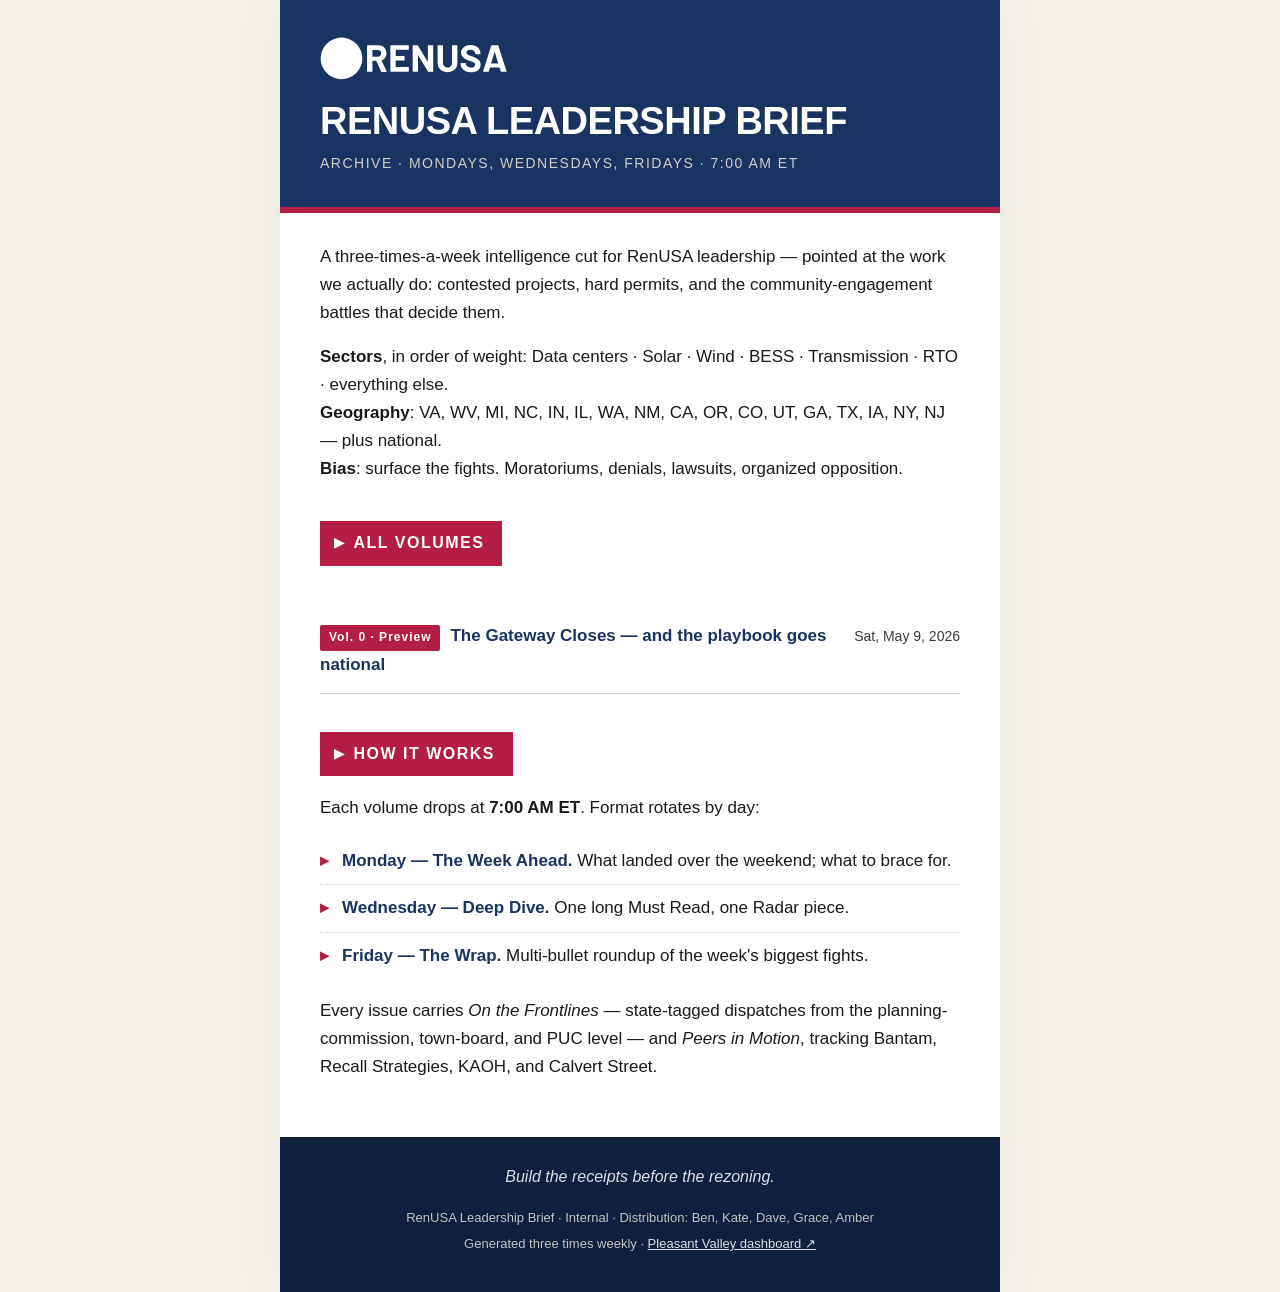
==== commit 96845ba8: "Vol. 0 — preview edition (May 9, 2026) Scaffolds the RenUSA Leadership Brief: branded CSS in navy/cr" ====
--- a/index.html
+++ b/index.html
@@ -3,1518 +3,56 @@
 <head>
 <meta charset="UTF-8">
 <meta name="viewport" content="width=device-width, initial-scale=1.0">
-<title>Pleasant Valley Solar — Project Dashboard | RenUSA</title>
-<link href="https://fonts.googleapis.com/css2?family=Bebas+Neue&family=Source+Sans+3:wght@300;400;500;600;700&display=swap" rel="stylesheet">
-<style>
-  :root {
-    --navy: #0A2240;
-    --navy-mid: #0d2d54;
-    --navy-light: #1a3d6b;
-    --gold: #C8963C;
-    --gold-light: #E0B060;
-    --gold-pale: #F5E8CC;
-    --red: #B03030;
-    --cream: #F5F3EE;
-    --cream-dark: #E8E4DA;
-    --white: #FFFFFF;
-    --text-dark: #141C28;
-    --text-mid: #3A4557;
-    --text-light: #7A8599;
-    --green: #2A6E52;
-    --green-light: #E6F4EE;
-    --amber: #C87820;
-    --amber-light: #FEF3E2;
-    --alert-blue: #E8EFF8;
-  }
-
-  * { margin: 0; padding: 0; box-sizing: border-box; }
-
-  body {
-    font-family: 'Source Sans 3', sans-serif;
-    background: var(--cream);
-    color: var(--text-dark);
-    min-height: 100vh;
-  }
-
-  /* ======= HEADER ======= */
-  .header {
-    background: var(--navy);
-    position: relative;
-    overflow: hidden;
-  }
-
-  /* Americana stripes texture */
-  .header::before {
-    content: '';
-    position: absolute;
-    top: 0; left: 0; right: 0; bottom: 0;
-    background: repeating-linear-gradient(
-      0deg,
-      transparent 0px,
-      transparent 18px,
-      rgba(255,255,255,0.025) 18px,
-      rgba(255,255,255,0.025) 19px
-    );
-    pointer-events: none;
-  }
-
-  .header-top {
-    background: var(--red);
-    height: 5px;
-  }
-
-  .header-inner {
-    display: flex;
-    align-items: center;
-    justify-content: space-between;
-    padding: 0 52px;
-    min-height: 100px;
-    position: relative;
-  }
-
-  /* Star accent — Americana feel */
-  .header-star {
-    position: absolute;
-    right: 52px;
-    top: 50%;
-    transform: translateY(-50%);
-    opacity: 0.06;
-    font-size: 160px;
-    line-height: 1;
-    color: var(--white);
-    pointer-events: none;
-    user-select: none;
-  }
-
-  .header-logo-area {
-    display: flex;
-    align-items: center;
-    gap: 20px;
-  }
-
-  .renusa-wordmark {
-    font-family: 'Bebas Neue', sans-serif;
-    font-size: 2.6rem;
-    color: var(--white);
-    letter-spacing: 0.08em;
-    line-height: 1;
-  }
-
-  .renusa-wordmark span {
-    color: var(--gold);
-  }
-
-  .wordmark-divider {
-    width: 1px;
-    height: 40px;
-    background: rgba(255,255,255,0.25);
-  }
-
-  .project-title-area h1 {
-    font-family: 'Bebas Neue', sans-serif;
-    font-size: 1.8rem;
-    color: var(--white);
-    letter-spacing: 0.06em;
-    line-height: 1;
-  }
-
-  .project-title-area .sub {
-    font-size: 0.75rem;
-    color: var(--gold-light);
-    font-weight: 400;
-    letter-spacing: 0.12em;
-    text-transform: uppercase;
-    margin-top: 5px;
-  }
-
-  .header-right {
-    text-align: right;
-    position: relative;
-    z-index: 1;
-  }
-
-  .header-badge {
-    display: inline-block;
-    background: var(--gold);
-    color: var(--navy);
-    font-size: 0.7rem;
-    font-weight: 700;
-    letter-spacing: 0.12em;
-    text-transform: uppercase;
-    padding: 5px 16px;
-    clip-path: polygon(8px 0%, 100% 0%, calc(100% - 8px) 100%, 0% 100%);
-    margin-bottom: 7px;
-  }
-
-  .header-meta {
-    font-size: 0.72rem;
-    color: rgba(255,255,255,0.4);
-    letter-spacing: 0.06em;
-  }
-
-  /* ======= GOLD BAR BELOW HEADER ======= */
-  .header-gold-bar {
-    height: 3px;
-    background: linear-gradient(90deg, var(--gold) 0%, var(--gold-light) 60%, transparent 100%);
-  }
-
-  /* ======= NAV ======= */
-  .nav-bar {
-    background: var(--navy-mid);
-    display: flex;
-    overflow-x: auto;
-    padding: 0 52px;
-    border-bottom: 1px solid rgba(200,150,60,0.3);
-    scrollbar-width: none;
-  }
-
-  .nav-bar::-webkit-scrollbar { display: none; }
-
-  .nav-tab {
-    font-family: 'Source Sans 3', sans-serif;
-    font-size: 0.72rem;
-    font-weight: 600;
-    letter-spacing: 0.1em;
-    text-transform: uppercase;
-    color: rgba(255,255,255,0.45);
-    padding: 14px 18px;
-    cursor: pointer;
-    white-space: nowrap;
-    border-bottom: 3px solid transparent;
-    margin-bottom: -1px;
-    transition: color 0.2s;
-    user-select: none;
-  }
-
-  .nav-tab:hover { color: rgba(255,255,255,0.8); }
-
-  .nav-tab.active {
-    color: var(--gold-light);
-    border-bottom-color: var(--gold);
-  }
-
-  /* ======= MAIN ======= */
-  .main {
-    max-width: 1440px;
-    margin: 0 auto;
-    padding: 36px 52px 60px;
-  }
-
-  /* ======= SECTION HEADING ======= */
-  .section-heading {
-    display: flex;
-    align-items: center;
-    gap: 14px;
-    margin-bottom: 24px;
-  }
-
-  .section-heading h2 {
-    font-family: 'Bebas Neue', sans-serif;
-    font-size: 1.5rem;
-    letter-spacing: 0.06em;
-    color: var(--navy);
-  }
-
-  .section-heading .line {
-    flex: 1;
-    height: 1px;
-    background: var(--cream-dark);
-  }
-
-  .section-heading .tag {
-    font-size: 0.68rem;
-    font-weight: 700;
-    letter-spacing: 0.12em;
-    text-transform: uppercase;
-    color: var(--gold);
-    background: var(--gold-pale);
-    padding: 3px 10px;
-    border-radius: 2px;
-  }
-
-  /* ======= STAT CARDS ======= */
-  .stats-row {
-    display: grid;
-    grid-template-columns: repeat(4, 1fr);
-    gap: 16px;
-    margin-bottom: 28px;
-  }
-
-  .stat {
-    background: var(--white);
-    border-radius: 6px;
-    padding: 20px 22px;
-    box-shadow: 0 1px 3px rgba(10,34,64,0.07);
-    border-top: 3px solid var(--navy);
-    position: relative;
-    overflow: hidden;
-  }
-
-  .stat.gold-top { border-top-color: var(--gold); }
-  .stat.red-top { border-top-color: var(--red); }
-  .stat.green-top { border-top-color: var(--green); }
-
-  .stat::after {
-    content: '';
-    position: absolute;
-    bottom: -10px;
-    right: -10px;
-    width: 60px;
-    height: 60px;
-    border-radius: 50%;
-    background: var(--cream);
-    opacity: 0.5;
-  }
-
-  .stat-num {
-    font-family: 'Bebas Neue', sans-serif;
-    font-size: 2.8rem;
-    color: var(--navy);
-    line-height: 1;
-    letter-spacing: 0.02em;
-  }
-
-  .stat.gold-top .stat-num { color: var(--gold); }
-
-  .stat-label {
-    font-size: 0.68rem;
-    font-weight: 700;
-    text-transform: uppercase;
-    letter-spacing: 0.1em;
-    color: var(--text-light);
-    margin-bottom: 6px;
-  }
-
-  .stat-sub {
-    font-size: 0.75rem;
-    color: var(--text-light);
-    margin-top: 4px;
-  }
-
-  /* ======= CARD / PANEL ======= */
-  .card {
-    background: var(--white);
-    border-radius: 6px;
-    box-shadow: 0 1px 3px rgba(10,34,64,0.07);
-    overflow: hidden;
-    margin-bottom: 20px;
-  }
-
-  .card-head {
-    background: var(--navy);
-    padding: 13px 22px;
-    display: flex;
-    align-items: center;
-    gap: 10px;
-  }
-
-  .card-head h3 {
-    font-family: 'Bebas Neue', sans-serif;
-    font-size: 1.05rem;
-    color: var(--white);
-    letter-spacing: 0.06em;
-    font-weight: 400;
-  }
-
-  .card-head .chip {
-    margin-left: auto;
-    background: var(--gold);
-    color: var(--navy);
-    font-size: 0.68rem;
-    font-weight: 700;
-    padding: 2px 9px;
-    border-radius: 10px;
-    letter-spacing: 0.04em;
-  }
-
-  .card-head .icon-circle {
-    width: 26px;
-    height: 26px;
-    border-radius: 50%;
-    background: var(--gold);
-    display: flex;
-    align-items: center;
-    justify-content: center;
-    font-size: 12px;
-    color: var(--navy);
-    font-weight: 900;
-    flex-shrink: 0;
-  }
-
-  .card-body { padding: 20px 22px; }
-
-  /* ======= GRID LAYOUTS ======= */
-  .grid-2 { display: grid; grid-template-columns: 1fr 1fr; gap: 20px; margin-bottom: 20px; }
-  .grid-3 { display: grid; grid-template-columns: 1fr 1fr 1fr; gap: 20px; margin-bottom: 20px; }
-
-  /* ======= TABLE ======= */
-  .tbl { width: 100%; border-collapse: collapse; font-size: 0.83rem; }
-
-  .tbl th {
-    background: var(--cream);
-    color: var(--text-mid);
-    font-size: 0.68rem;
-    font-weight: 700;
-    letter-spacing: 0.09em;
-    text-transform: uppercase;
-    padding: 9px 16px;
-    text-align: left;
-    border-bottom: 2px solid var(--cream-dark);
-  }
-
-  .tbl td {
-    padding: 11px 16px;
-    border-bottom: 1px solid var(--cream);
-    vertical-align: top;
-    color: var(--text-dark);
-    line-height: 1.4;
-  }
-
-  .tbl tr:last-child td { border-bottom: none; }
-  .tbl tr:hover td { background: #F9F7FF; }
-
-  .tbl .month-row td {
-    background: var(--navy);
-    color: var(--gold-light);
-    font-family: 'Bebas Neue', sans-serif;
-    font-size: 0.9rem;
-    letter-spacing: 0.1em;
-    padding: 8px 16px;
-  }
-
-  /* ======= PILLS ======= */
-  .pill {
-    display: inline-block;
-    padding: 2px 10px;
-    border-radius: 3px;
-    font-size: 0.7rem;
-    font-weight: 700;
-    letter-spacing: 0.04em;
-    text-transform: uppercase;
-  }
-
-  .p-green { background: var(--green-light); color: var(--green); }
-  .p-amber { background: var(--amber-light); color: var(--amber); }
-  .p-navy { background: var(--alert-blue); color: var(--navy); }
-  .p-grey { background: var(--cream); color: var(--text-light); }
-  .p-gold { background: var(--gold-pale); color: #8B6020; }
-
-  /* ======= PLACEHOLDER ======= */
-  .ph { color: var(--text-light); font-style: italic; font-size: 0.78rem; }
-
-  .empty-notice {
-    display: flex;
-    align-items: center;
-    gap: 10px;
-    background: var(--alert-blue);
-    border-left: 3px solid var(--navy-light);
-    border-radius: 0 4px 4px 0;
-    padding: 10px 16px;
-    font-size: 0.78rem;
-    color: var(--navy-light);
-    margin: 14px 0 4px;
-  }
-
-  /* ======= STAKEHOLDER CARDS ======= */
-  .sk-grid {
-    display: grid;
-    grid-template-columns: repeat(3, 1fr);
-    gap: 12px;
-  }
-
-  .sk-card {
-    background: var(--white);
-    border: 1px solid var(--cream-dark);
-    border-radius: 6px;
-    padding: 14px 16px;
-    transition: box-shadow 0.2s, border-color 0.2s;
-    position: relative;
-  }
-
-  .sk-card:hover {
-    box-shadow: 0 4px 16px rgba(10,34,64,0.1);
-    border-color: var(--gold);
-  }
-
-  .sk-card .sk-name {
-    font-weight: 700;
-    font-size: 0.84rem;
-    color: var(--text-dark);
-    line-height: 1.3;
-    margin-bottom: 6px;
-    padding-right: 44px;
-  }
-
-  .sk-card .sk-contact {
-    font-size: 0.75rem;
-    color: var(--text-mid);
-    margin-bottom: 2px;
-  }
-
-  .sk-card .sk-contact a {
-    color: var(--navy-light);
-    text-decoration: none;
-  }
-
-  .sk-card .sk-contact a:hover { text-decoration: underline; }
-
-  .sk-card .sk-sentiment {
-    position: absolute;
-    top: 12px;
-    right: 12px;
-  }
-
-  .sk-card .sk-sector {
-    font-size: 0.68rem;
-    font-weight: 700;
-    letter-spacing: 0.09em;
-    text-transform: uppercase;
-    color: var(--text-light);
-    margin-bottom: 8px;
-  }
-
-  .sk-card.has-contact {
-    border-left: 3px solid var(--gold);
-  }
-
-  .sk-card.no-contact {
-    border-left: 3px solid var(--cream-dark);
-    opacity: 0.85;
-  }
-
-  /* SECTOR LABEL ROWS IN STAKEHOLDER VIEW */
-  .sk-sector-head {
-    grid-column: 1 / -1;
-    display: flex;
-    align-items: center;
-    gap: 12px;
-    margin-top: 8px;
-    margin-bottom: 4px;
-  }
-
-  .sk-sector-head .label {
-    font-family: 'Bebas Neue', sans-serif;
-    font-size: 1rem;
-    letter-spacing: 0.1em;
-    color: var(--navy);
-  }
-
-  .sk-sector-head .bar {
-    flex: 1;
-    height: 1px;
-    background: var(--cream-dark);
-  }
-
-  .sk-sector-head .count {
-    font-size: 0.68rem;
-    font-weight: 700;
-    color: var(--text-light);
-    text-transform: uppercase;
-    letter-spacing: 0.08em;
-  }
-
-  /* ======= LANDOWNER CARD ======= */
-  .lo-grid {
-    display: grid;
-    grid-template-columns: repeat(4, 1fr);
-    gap: 12px;
-  }
-
-  .lo-card {
-    background: var(--white);
-    border: 1px solid var(--cream-dark);
-    border-radius: 6px;
-    padding: 16px;
-  }
-
-  .lo-card .lo-name {
-    font-weight: 700;
-    font-size: 0.84rem;
-    color: var(--text-dark);
-    line-height: 1.3;
-    margin-bottom: 10px;
-  }
-
-  .lo-card .lo-field {
-    font-size: 0.72rem;
-    color: var(--text-light);
-    text-transform: uppercase;
-    letter-spacing: 0.07em;
-    margin-bottom: 1px;
-  }
-
-  .lo-card .lo-val {
-    font-size: 0.8rem;
-    color: var(--text-mid);
-    margin-bottom: 8px;
-  }
-
-  /* ======= MEDIA ITEMS ======= */
-  .media-item {
-    padding: 14px 0;
-    border-bottom: 1px solid var(--cream);
-    display: grid;
-    grid-template-columns: 90px 1fr auto;
-    gap: 16px;
-    align-items: start;
-  }
-
-  .media-item:last-child { border-bottom: none; }
-
-  .media-date {
-    font-size: 0.72rem;
-    font-weight: 600;
-    color: var(--text-light);
-    text-transform: uppercase;
-    letter-spacing: 0.07em;
-    padding-top: 2px;
-  }
-
-  .media-title {
-    font-weight: 600;
-    font-size: 0.88rem;
-    color: var(--text-dark);
-    line-height: 1.4;
-  }
-
-  .media-by {
-    font-size: 0.75rem;
-    color: var(--text-light);
-    margin-top: 3px;
-  }
-
-  /* ======= RESOURCES LIST ======= */
-  .res-list { list-style: none; }
-
-  .res-list li {
-    padding: 9px 0;
-    border-bottom: 1px solid var(--cream);
-    display: flex;
-    gap: 10px;
-    align-items: flex-start;
-    font-size: 0.84rem;
-    color: var(--text-dark);
-  }
-
-  .res-list li:last-child { border-bottom: none; }
-
-  .res-list li .dot {
-    width: 6px;
-    height: 6px;
-    border-radius: 50%;
-    margin-top: 6px;
-    flex-shrink: 0;
-  }
-
-  .dot-gold { background: var(--gold); }
-  .dot-navy { background: var(--navy); }
-  .dot-green { background: var(--green); }
-
-  /* ======= TABS ======= */
-  .tab-section { display: none; }
-  .tab-section.active { display: block; }
-
-  /* ======= FOOTER ======= */
-  footer {
-    background: var(--navy);
-    position: relative;
-    margin-top: 40px;
-  }
-
-  .footer-stripe {
-    height: 4px;
-    background: linear-gradient(90deg, var(--red) 0%, var(--red) 33%, var(--white) 33%, var(--white) 66%, var(--navy-light) 66%);
-  }
-
-  .footer-inner {
-    padding: 22px 52px;
-    display: flex;
-    align-items: center;
-    justify-content: space-between;
-  }
-
-  .footer-mark {
-    font-family: 'Bebas Neue', sans-serif;
-    font-size: 1.2rem;
-    letter-spacing: 0.1em;
-    color: rgba(255,255,255,0.9);
-  }
-
-  .footer-mark span { color: var(--gold); }
-
-  .footer-info {
-    font-size: 0.72rem;
-    color: rgba(255,255,255,0.3);
-    text-align: right;
-    letter-spacing: 0.04em;
-  }
-
-  /* ======= ANIMATE ======= */
-  @keyframes fadeUp {
-    from { opacity: 0; transform: translateY(10px); }
-    to { opacity: 1; transform: translateY(0); }
-  }
-
-  .tab-section.active > * {
-    animation: fadeUp 0.25s ease both;
-  }
-
-  /* ======= RESPONSIVE ======= */
-  @media (max-width: 1100px) {
-    .sk-grid { grid-template-columns: repeat(2, 1fr); }
-    .lo-grid { grid-template-columns: repeat(2, 1fr); }
-    .stats-row { grid-template-columns: repeat(2, 1fr); }
-  }
-
-  @media (max-width: 760px) {
-    .main { padding: 24px 20px 40px; }
-    .header-inner { padding: 20px 24px; }
-    .nav-bar { padding: 0 20px; }
-    footer .footer-inner { padding: 20px 24px; }
-    .sk-grid { grid-template-columns: 1fr; }
-    .lo-grid { grid-template-columns: 1fr 1fr; }
-    .grid-2, .grid-3 { grid-template-columns: 1fr; }
-    .header-right { display: none; }
-  }
-</style>
+<title>RenUSA Leadership Brief · Archive</title>
+<meta name="description" content="The RenUSA Leadership Brief — community-engagement intelligence three times a week. Archive of all volumes.">
+<link rel="stylesheet" href="assets/css/brief.css">
 </head>
 <body>
+<div class="wrap">
 
-<!-- HEADER -->
-<div class="header">
-  <div class="header-top"></div>
-  <div class="header-inner">
-    <div class="header-logo-area">
-      <div class="renusa-wordmark">Ren<span>USA</span></div>
-      <div class="wordmark-divider"></div>
-      <div class="project-title-area">
-        <h1>Pleasant Valley Solar</h1>
-        <div class="sub">Community Engagement &amp; Public Affairs Dashboard</div>
-      </div>
-    </div>
-    <div class="header-right">
-      <div class="header-badge">Caldwell &amp; Lyon Counties, KY</div>
-      <div class="header-meta">2024 Campaign Matrix &nbsp;·&nbsp; Client: RWE</div>
-    </div>
-    <div class="header-star">★</div>
-  </div>
-  <div class="header-gold-bar"></div>
+  <header class="masthead">
+    <img src="assets/img/renusa-logo.svg" alt="RenUSA" class="logo">
+    <h1>RenUSA Leadership Brief</h1>
+    <div class="vol">Archive · Mondays, Wednesdays, Fridays · 7:00 AM ET</div>
+  </header>
+
+  <main class="body">
+
+    <p class="greeting">A three-times-a-week intelligence cut for RenUSA leadership — pointed at the work we actually do: contested projects, hard permits, and the community-engagement battles that decide them.</p>
+
+    <p><strong>Sectors</strong>, in order of weight: Data centers · Solar · Wind · BESS · Transmission · RTO · everything else.<br>
+    <strong>Geography</strong>: VA, WV, MI, NC, IN, IL, WA, NM, CA, OR, CO, UT, GA, TX, IA, NY, NJ — plus national.<br>
+    <strong>Bias</strong>: surface the fights. Moratoriums, denials, lawsuits, organized opposition.</p>
+
+    <section class="section">
+      <div class="section-head">All Volumes</div>
+      <ul class="archive-list">
+        <li>
+          <span><span class="vol-tag latest">Vol. 0 · Preview</span><a href="050926.html">The Gateway Closes — and the playbook goes national</a></span>
+          <span class="date">Sat, May 9, 2026</span>
+        </li>
+      </ul>
+    </section>
+
+    <section class="section">
+      <div class="section-head">How It Works</div>
+      <p>Each volume drops at <strong>7:00 AM ET</strong>. Format rotates by day:</p>
+      <ul class="bullets">
+        <li><span class="lead">Monday — The Week Ahead.</span> What landed over the weekend; what to brace for.</li>
+        <li><span class="lead">Wednesday — Deep Dive.</span> One long Must Read, one Radar piece.</li>
+        <li><span class="lead">Friday — The Wrap.</span> Multi-bullet roundup of the week's biggest fights.</li>
+      </ul>
+      <p style="margin-top:18px;">Every issue carries <em>On the Frontlines</em> — state-tagged dispatches from the planning-commission, town-board, and PUC level — and <em>Peers in Motion</em>, tracking Bantam, Recall Strategies, KAOH, and Calvert Street.</p>
+    </section>
+
+  </main>
+
+  <footer class="footer">
+    <p class="signoff">Build the receipts before the rezoning.</p>
+    <p>RenUSA Leadership Brief · Internal · Distribution: Ben, Kate, Dave, Grace, Amber</p>
+    <p>Generated three times weekly · <a href="pleasant-valley.html" class="archive-link">Pleasant Valley dashboard ↗</a></p>
+  </footer>
+
 </div>
-
-<!-- NAV -->
-<nav class="nav-bar">
-  <div class="nav-tab active" onclick="showTab('overview')">Overview</div>
-  <div class="nav-tab" onclick="showTab('stakeholders')">Stakeholders</div>
-  <div class="nav-tab" onclick="showTab('media')">Press &amp; Media</div>
-  <div class="nav-tab" onclick="showTab('meetings')">Meetings</div>
-  <div class="nav-tab" onclick="showTab('goals')">Goals</div>
-  <div class="nav-tab" onclick="showTab('events')">Events</div>
-  <div class="nav-tab" onclick="showTab('sponsorships')">Sponsorships</div>
-  <div class="nav-tab" onclick="showTab('landowners')">Landowners</div>
-  <div class="nav-tab" onclick="showTab('resources')">Resources</div>
-</nav>
-
-<div class="main">
-
-  <!-- =========== OVERVIEW =========== -->
-  <div id="tab-overview" class="tab-section active">
-
-    <div class="stats-row">
-      <div class="stat gold-top">
-        <div class="stat-label">Stakeholder Organizations</div>
-        <div class="stat-num">40</div>
-        <div class="stat-sub">All sentiment: Supportive</div>
-      </div>
-      <div class="stat">
-        <div class="stat-label">Media Articles Logged</div>
-        <div class="stat-num">5</div>
-        <div class="stat-sub">100% sent to client</div>
-      </div>
-      <div class="stat gold-top">
-        <div class="stat-label">Meetings Monitored</div>
-        <div class="stat-num">8</div>
-        <div class="stat-sub">Caldwell &amp; Lyon Counties</div>
-      </div>
-      <div class="stat">
-        <div class="stat-label">Landowners on Project</div>
-        <div class="stat-num">7</div>
-        <div class="stat-sub">Contact info pending</div>
-      </div>
-    </div>
-
-    <div class="grid-2">
-      <!-- CAMPAIGN STATUS -->
-      <div class="card">
-        <div class="card-head">
-          <div class="icon-circle">◎</div>
-          <h3>Campaign Tracking Status</h3>
-        </div>
-        <div class="card-body" style="padding:0">
-          <table class="tbl">
-            <thead><tr><th>Workstream</th><th>Status</th><th>Notes</th></tr></thead>
-            <tbody>
-              <tr><td><strong>Press &amp; Media</strong></td><td><span class="pill p-green">5 Articles</span></td><td>All sent to client; Mar–Apr 2024</td></tr>
-              <tr><td><strong>Meetings</strong></td><td><span class="pill p-green">8 Tracked</span></td><td>April complete; May pending</td></tr>
-              <tr><td><strong>Stakeholders</strong></td><td><span class="pill p-green">40 Identified</span></td><td>Contacts partially populated</td></tr>
-              <tr><td><strong>Landowners</strong></td><td><span class="pill p-amber">7 — Info TBD</span></td><td>Names captured; phones/emails needed</td></tr>
-              <tr><td><strong>Goals</strong></td><td><span class="pill p-grey">Template Ready</span></td><td>Monthly structure ready for entries</td></tr>
-              <tr><td><strong>Sponsorships</strong></td><td><span class="pill p-grey">Template Ready</span></td><td>Monthly structure ready for entries</td></tr>
-              <tr><td><strong>Events</strong></td><td><span class="pill p-amber">2 Logged</span></td><td>April entries; additional TBD</td></tr>
-              <tr><td><strong>Elected Officials</strong></td><td><span class="pill p-grey">Template Ready</span></td><td>Awaiting contact entries</td></tr>
-            </tbody>
-          </table>
-        </div>
-      </div>
-
-      <!-- REGULATORY CONTEXT -->
-      <div class="card">
-        <div class="card-head">
-          <div class="icon-circle">!</div>
-          <h3>Key Regulatory Context</h3>
-        </div>
-        <div class="card-body">
-          <table class="tbl">
-            <thead><tr><th>Date</th><th>Development</th><th>County</th></tr></thead>
-            <tbody>
-              <tr>
-                <td style="white-space:nowrap;color:var(--text-light);font-size:0.78rem">Mar 27, 2024</td>
-                <td>Fiscal Court meeting overflows — public interest in solar licensure</td>
-                <td><span class="pill p-navy">Caldwell</span></td>
-              </tr>
-              <tr>
-                <td style="white-space:nowrap;color:var(--text-light);font-size:0.78rem">Apr 1, 2024</td>
-                <td>Residents testify on solar ordinance proposals</td>
-                <td><span class="pill p-navy">Caldwell</span></td>
-              </tr>
-              <tr>
-                <td style="white-space:nowrap;color:var(--text-light);font-size:0.78rem">Apr 10, 2024</td>
-                <td>Solar Ordinance Review Board officially created</td>
-                <td><span class="pill p-navy">Caldwell</span></td>
-              </tr>
-              <tr>
-                <td style="white-space:nowrap;color:var(--text-light);font-size:0.78rem">Apr 17, 2024</td>
-                <td>County ordinances formally updated</td>
-                <td><span class="pill p-navy">Caldwell</span></td>
-              </tr>
-              <tr>
-                <td style="white-space:nowrap;color:var(--text-light);font-size:0.78rem">Apr 24, 2024</td>
-                <td>Fiscal Court establishes Solar Project County Review Board</td>
-                <td><span class="pill p-navy">Caldwell</span></td>
-              </tr>
-            </tbody>
-          </table>
-          <div class="empty-notice">
-            <span>★</span>
-            All 40 tracked stakeholder organizations carry Supportive sentiment as of April 2024.
-          </div>
-        </div>
-      </div>
-    </div>
-
-    <!-- LOOK-AHEAD -->
-    <div class="card">
-      <div class="card-head">
-        <div class="icon-circle">▶</div>
-        <h3>Monthly Look-Ahead Framework</h3>
-      </div>
-      <div class="card-body" style="padding:0">
-        <table class="tbl">
-          <thead><tr><th>Month</th><th>Category Focus</th><th>Meetings on Calendar</th><th>Status</th></tr></thead>
-          <tbody>
-            <tr class="month-row"><td colspan="4">January 2024</td></tr>
-            <tr>
-              <td></td>
-              <td>Risks / Monitoring / Elected Outreach / Stakeholder Outreach / Events</td>
-              <td class="ph">No meetings entered</td>
-              <td><span class="pill p-grey">Awaiting Entries</span></td>
-            </tr>
-            <tr class="month-row"><td colspan="4">February 2024</td></tr>
-            <tr>
-              <td></td>
-              <td>Grasstops / Grasstop Meetings / Grassroots Meetings / County Meetings / Events</td>
-              <td class="ph">No meetings entered</td>
-              <td><span class="pill p-grey">Awaiting Entries</span></td>
-            </tr>
-            <tr class="month-row"><td colspan="4">March 2024</td></tr>
-            <tr>
-              <td></td>
-              <td>Monitoring / Events / Sponsorships / Stakeholder Meetings / Goals</td>
-              <td>Caldwell Fiscal Court · Lyon Fiscal Court · Lyon Joint Planning Commission</td>
-              <td><span class="pill p-green">Active</span></td>
-            </tr>
-            <tr class="month-row"><td colspan="4">April–May 2024</td></tr>
-            <tr>
-              <td></td>
-              <td>Full workstream tracking active</td>
-              <td>8 meetings tracked — see Meetings tab</td>
-              <td><span class="pill p-green">In Progress</span></td>
-            </tr>
-          </tbody>
-        </table>
-      </div>
-    </div>
-
-  </div>
-
-  <!-- =========== STAKEHOLDERS =========== -->
-  <div id="tab-stakeholders" class="tab-section">
-
-    <div class="stats-row">
-      <div class="stat gold-top">
-        <div class="stat-label">Total Organizations</div>
-        <div class="stat-num">40</div>
-      </div>
-      <div class="stat">
-        <div class="stat-label">Sentiment</div>
-        <div class="stat-num" style="font-size:1.6rem;padding-top:8px">All Supportive</div>
-      </div>
-      <div class="stat gold-top">
-        <div class="stat-label">With Contact Info</div>
-        <div class="stat-num">~20</div>
-        <div class="stat-sub">Partial population</div>
-      </div>
-      <div class="stat">
-        <div class="stat-label">Sectors Represented</div>
-        <div class="stat-num">8</div>
-      </div>
-    </div>
-
-    <!-- FILTER LEGEND -->
-    <div style="display:flex;gap:16px;margin-bottom:20px;flex-wrap:wrap;align-items:center">
-      <div style="font-size:0.72rem;font-weight:700;color:var(--text-light);text-transform:uppercase;letter-spacing:0.1em">Legend:</div>
-      <div style="display:flex;align-items:center;gap:6px;font-size:0.78rem;color:var(--text-mid)"><div style="width:12px;height:100%;border-left:3px solid var(--gold);padding-left:6px">Contact info available</div></div>
-      <div style="display:flex;align-items:center;gap:6px;font-size:0.78rem;color:var(--text-mid)"><div style="width:12px;height:100%;border-left:3px solid var(--cream-dark);padding-left:6px;opacity:0.8">Contact info needed</div></div>
-    </div>
-
-    <div class="sk-grid">
-
-      <!-- ECONOMIC DEVELOPMENT -->
-      <div class="sk-sector-head">
-        <div class="label">Economic Development</div>
-        <div class="bar"></div>
-        <div class="count">4 orgs</div>
-      </div>
-
-      <div class="sk-card has-contact">
-        <div class="sk-name">Lake Barkley Partnership for Economic Development</div>
-        <div class="sk-sentiment"><span class="pill p-green">Supportive</span></div>
-        <div class="sk-contact">👤 Amanda Davenport</div>
-        <div class="sk-contact">📞 270.385.0070</div>
-        <div class="sk-contact">✉️ <a href="mailto:amanda@thinkrural.com">amanda@thinkrural.com</a></div>
-      </div>
-
-      <div class="sk-card has-contact">
-        <div class="sk-name">Pennyrile Area Development District</div>
-        <div class="sk-sentiment"><span class="pill p-green">Supportive</span></div>
-        <div class="sk-contact">👤 Jason Vincent</div>
-        <div class="sk-contact">📞 (270) 886-9484</div>
-        <div class="sk-contact">✉️ <a href="mailto:jason.vincent@ky.gov">jason.vincent@ky.gov</a></div>
-      </div>
-
-      <div class="sk-card has-contact">
-        <div class="sk-name">West Kentucky Workforce Board</div>
-        <div class="sk-sentiment"><span class="pill p-green">Supportive</span></div>
-        <div class="sk-contact">👤 Sheila Clark</div>
-        <div class="sk-contact">✉️ <a href="mailto:sheila.clark@ky.gov">sheila.clark@ky.gov</a></div>
-      </div>
-
-      <div class="sk-card has-contact">
-        <div class="sk-name">Kentucky Agricultural Development Board</div>
-        <div class="sk-sentiment"><span class="pill p-green">Supportive</span></div>
-        <div class="sk-contact">👤 Johnathan Shell</div>
-        <div class="sk-contact ph">Contact info TBD</div>
-      </div>
-
-      <!-- CHAMBERS & CIVIC -->
-      <div class="sk-sector-head">
-        <div class="label">Chambers &amp; Civic</div>
-        <div class="bar"></div>
-        <div class="count">5 orgs</div>
-      </div>
-
-      <div class="sk-card has-contact">
-        <div class="sk-name">Lake Barkley Chamber of Commerce</div>
-        <div class="sk-sentiment"><span class="pill p-green">Supportive</span></div>
-        <div class="sk-contact">👤 Amanda Crouch</div>
-        <div class="sk-contact ph">Contact info TBD</div>
-      </div>
-
-      <div class="sk-card has-contact">
-        <div class="sk-name">Caldwell County Chamber of Commerce</div>
-        <div class="sk-sentiment"><span class="pill p-green">Supportive</span></div>
-        <div class="sk-contact">📞 1-833-460-1321</div>
-        <div class="sk-contact">✉️ <a href="mailto:caldwellkychamber@gmail.com">caldwellkychamber@gmail.com</a></div>
-      </div>
-
-      <div class="sk-card has-contact">
-        <div class="sk-name">Princeton Rotary Club</div>
-        <div class="sk-sentiment"><span class="pill p-green">Supportive</span></div>
-        <div class="sk-contact">👤 Laura Kluber</div>
-        <div class="sk-contact">📞 281-460-3080</div>
-        <div class="sk-contact" style="font-size:0.72rem;color:var(--text-light)">March 2 meeting attended</div>
-      </div>
-
-      <div class="sk-card no-contact">
-        <div class="sk-name">Princeton Kiwanis Club</div>
-        <div class="sk-sentiment"><span class="pill p-green">Supportive</span></div>
-        <div class="sk-contact ph">Contact info needed</div>
-      </div>
-
-      <div class="sk-card no-contact">
-        <div class="sk-name">Princeton Optimist Club</div>
-        <div class="sk-sentiment"><span class="pill p-green">Supportive</span></div>
-        <div class="sk-contact ph">Contact info needed</div>
-      </div>
-
-      <!-- AGRICULTURE & ENVIRONMENT -->
-      <div class="sk-sector-head">
-        <div class="label">Agriculture &amp; Environment</div>
-        <div class="bar"></div>
-        <div class="count">7 orgs</div>
-      </div>
-
-      <div class="sk-card has-contact">
-        <div class="sk-name">Magney Legacy Ridge Farm</div>
-        <div class="sk-sentiment"><span class="pill p-green">Supportive</span></div>
-        <div class="sk-contact">👤 Angela Magney</div>
-        <div class="sk-contact">📞 706-564-6757</div>
-        <div class="sk-contact">✉️ <a href="mailto:magneylegacyridgefarm@gmail.com">magneylegacyridgefarm@gmail.com</a></div>
-        <div class="sk-contact" style="font-size:0.72rem;color:var(--gold)">Letter of Support on file</div>
-      </div>
-
-      <div class="sk-card has-contact">
-        <div class="sk-name">Lyon County Farm Bureau</div>
-        <div class="sk-sentiment"><span class="pill p-green">Supportive</span></div>
-        <div class="sk-contact">👤 Kim White / Brodi Sutton</div>
-        <div class="sk-contact">📞 (270) 388-9718</div>
-      </div>
-
-      <div class="sk-card has-contact">
-        <div class="sk-name">Lyon County Extension Office</div>
-        <div class="sk-sentiment"><span class="pill p-green">Supportive</span></div>
-        <div class="sk-contact">👤 Miranda Flynn</div>
-        <div class="sk-contact">📞 (270) 388-2341</div>
-        <div class="sk-contact">✉️ <a href="mailto:miranda.flynn@uky.edu">miranda.flynn@uky.edu</a></div>
-      </div>
-
-      <div class="sk-card has-contact">
-        <div class="sk-name">Caldwell County Extension Office</div>
-        <div class="sk-sentiment"><span class="pill p-green">Supportive</span></div>
-        <div class="sk-contact">📞 (270) 365-2787</div>
-        <div class="sk-contact">✉️ <a href="mailto:caldwell.ext@uky.edu">caldwell.ext@uky.edu</a></div>
-      </div>
-
-      <div class="sk-card has-contact">
-        <div class="sk-name">The Nature Conservancy — Kentucky</div>
-        <div class="sk-sentiment"><span class="pill p-green">Supportive</span></div>
-        <div class="sk-contact">📞 (859) 259-9655</div>
-        <div class="sk-contact">✉️ <a href="mailto:kentucky@tnc.org">kentucky@tnc.org</a></div>
-      </div>
-
-      <div class="sk-card has-contact">
-        <div class="sk-name">Kentucky Conservation Committee</div>
-        <div class="sk-sentiment"><span class="pill p-green">Supportive</span></div>
-        <div class="sk-contact">📞 502-209-9659</div>
-        <div class="sk-contact">✉️ <a href="mailto:director@kyconservation.org">director@kyconservation.org</a></div>
-      </div>
-
-      <div class="sk-card has-contact">
-        <div class="sk-name">USDA Climate Change Fellows / REAP Program</div>
-        <div class="sk-sentiment"><span class="pill p-green">Supportive</span></div>
-        <div class="sk-contact">👤 Greg Thomas</div>
-        <div class="sk-contact">📞 (859) 224-7300</div>
-        <div class="sk-contact">✉️ <a href="mailto:gregory.thomas@usda.gov">gregory.thomas@usda.gov</a></div>
-      </div>
-
-      <!-- EDUCATION -->
-      <div class="sk-sector-head">
-        <div class="label">Education &amp; Libraries</div>
-        <div class="bar"></div>
-        <div class="count">5 orgs</div>
-      </div>
-
-      <div class="sk-card has-contact">
-        <div class="sk-name">Lyon County Board of Education</div>
-        <div class="sk-sentiment"><span class="pill p-green">Supportive</span></div>
-        <div class="sk-contact">📞 (270) 388-9715</div>
-      </div>
-
-      <div class="sk-card has-contact">
-        <div class="sk-name">Caldwell County Schools</div>
-        <div class="sk-sentiment"><span class="pill p-green">Supportive</span></div>
-        <div class="sk-contact">📞 270-365-8000</div>
-      </div>
-
-      <div class="sk-card no-contact">
-        <div class="sk-name">Caldwell Regional Career Center</div>
-        <div class="sk-sentiment"><span class="pill p-green">Supportive</span></div>
-        <div class="sk-contact ph">Contact info needed</div>
-      </div>
-
-      <div class="sk-card has-contact">
-        <div class="sk-name">George Coon Library</div>
-        <div class="sk-sentiment"><span class="pill p-green">Supportive</span></div>
-        <div class="sk-contact">👤 Nichelle Faugher</div>
-        <div class="sk-contact">📞 (270) 365-2884</div>
-        <div class="sk-contact">✉️ <a href="mailto:nfaughn@gcplibrary.org">nfaughn@gcplibrary.org</a></div>
-      </div>
-
-      <div class="sk-card has-contact">
-        <div class="sk-name">Earle C. Clements Job Corps (Morganfield Job Corps)</div>
-        <div class="sk-sentiment"><span class="pill p-green">Supportive</span></div>
-        <div class="sk-contact">👤 Seth Rose</div>
-        <div class="sk-contact ph">Contact info TBD</div>
-      </div>
-
-      <!-- SOLAR ADVOCACY -->
-      <div class="sk-sector-head">
-        <div class="label">Solar &amp; Renewable Energy Advocacy</div>
-        <div class="bar"></div>
-        <div class="count">4 orgs</div>
-      </div>
-
-      <div class="sk-card has-contact">
-        <div class="sk-name">Kentucky Solar Energy Society</div>
-        <div class="sk-sentiment"><span class="pill p-green">Supportive</span></div>
-        <div class="sk-contact">✉️ <a href="mailto:info@kyses.org">info@kyses.org</a></div>
-      </div>
-
-      <div class="sk-card no-contact">
-        <div class="sk-name">Kentucky Solar Partnership</div>
-        <div class="sk-sentiment"><span class="pill p-green">Supportive</span></div>
-        <div class="sk-contact ph">Contact info needed</div>
-      </div>
-
-      <div class="sk-card no-contact">
-        <div class="sk-name">Kentucky Solar Industries Association</div>
-        <div class="sk-sentiment"><span class="pill p-green">Supportive</span></div>
-        <div class="sk-contact ph">Contact info needed</div>
-      </div>
-
-      <div class="sk-card no-contact">
-        <div class="sk-name">Southern Renewable Energy Association</div>
-        <div class="sk-sentiment"><span class="pill p-green">Supportive</span></div>
-        <div class="sk-contact ph">Contact info needed</div>
-      </div>
-
-      <!-- LABOR -->
-      <div class="sk-sector-head">
-        <div class="label">Labor &amp; Trades</div>
-        <div class="bar"></div>
-        <div class="count">4 orgs</div>
-      </div>
-
-      <div class="sk-card has-contact">
-        <div class="sk-name">Carpenters Millwrights Local 1076</div>
-        <div class="sk-sentiment"><span class="pill p-green">Supportive</span></div>
-        <div class="sk-contact">👤 Joshua Fox</div>
-        <div class="sk-contact">📞 (270) 442-1148</div>
-      </div>
-
-      <div class="sk-card no-contact">
-        <div class="sk-name">Local 1214</div>
-        <div class="sk-sentiment"><span class="pill p-green">Supportive</span></div>
-        <div class="sk-contact ph">Contact info needed</div>
-      </div>
-
-      <div class="sk-card no-contact">
-        <div class="sk-name">Plumbers &amp; Steamfitters Local 184</div>
-        <div class="sk-sentiment"><span class="pill p-green">Supportive</span></div>
-        <div class="sk-contact ph">Contact info needed</div>
-      </div>
-
-      <div class="sk-card has-contact">
-        <div class="sk-name">Ironworkers Local 782</div>
-        <div class="sk-sentiment"><span class="pill p-green">Supportive</span></div>
-        <div class="sk-contact">📞 (270) 442-2722</div>
-      </div>
-
-      <!-- COMMUNITY & SOCIAL SERVICES -->
-      <div class="sk-sector-head">
-        <div class="label">Community &amp; Social Services</div>
-        <div class="bar"></div>
-        <div class="count">9 orgs</div>
-      </div>
-
-      <div class="sk-card has-contact">
-        <div class="sk-name">Lyon County Hope Food Bank</div>
-        <div class="sk-sentiment"><span class="pill p-green">Supportive</span></div>
-        <div class="sk-contact">📞 (270) 963-3509</div>
-        <div class="sk-contact">✉️ <a href="mailto:lyoncountyfoodbank@gmail.com">lyoncountyfoodbank@gmail.com</a></div>
-      </div>
-
-      <div class="sk-card has-contact">
-        <div class="sk-name">Caldwell Food Bank</div>
-        <div class="sk-sentiment"><span class="pill p-green">Supportive</span></div>
-        <div class="sk-contact">👤 Missie Gill</div>
-        <div class="sk-contact">📞 (270) 619-0654</div>
-      </div>
-
-      <div class="sk-card has-contact">
-        <div class="sk-name">United Way of Pennyrile</div>
-        <div class="sk-sentiment"><span class="pill p-green">Supportive</span></div>
-        <div class="sk-contact">👤 Betsy Bond</div>
-        <div class="sk-contact">📞 270-886-8171</div>
-        <div class="sk-contact">✉️ <a href="mailto:betsy.bond@pennyrileunitedway.org">betsy.bond@pennyrileunitedway.org</a></div>
-      </div>
-
-      <div class="sk-card has-contact">
-        <div class="sk-name">American Legion Post 68</div>
-        <div class="sk-sentiment"><span class="pill p-green">Supportive</span></div>
-        <div class="sk-contact">📞 (270) 969-8358</div>
-      </div>
-
-      <div class="sk-card has-contact">
-        <div class="sk-name">Lyon County Baseball Boosters</div>
-        <div class="sk-sentiment"><span class="pill p-green">Supportive</span></div>
-        <div class="sk-contact">👤 Brian &amp; Robin Williams</div>
-        <div class="sk-contact">✉️ <a href="mailto:williamsvetclinic@yahoo.com">williamsvetclinic@yahoo.com</a></div>
-      </div>
-
-      <div class="sk-card has-contact">
-        <div class="sk-name">Adsmore Museum</div>
-        <div class="sk-sentiment"><span class="pill p-green">Supportive</span></div>
-        <div class="sk-contact">📞 (270) 365-3114</div>
-      </div>
-
-      <div class="sk-card has-contact">
-        <div class="sk-name">Lyon County Historical Society</div>
-        <div class="sk-sentiment"><span class="pill p-green">Supportive</span></div>
-        <div class="sk-contact">📞 (270) 703-2365</div>
-      </div>
-
-      <div class="sk-card has-contact">
-        <div class="sk-name">Kuttawa Tourism Commission</div>
-        <div class="sk-sentiment"><span class="pill p-green">Supportive</span></div>
-        <div class="sk-contact">📞 (270) 601-6885</div>
-        <div class="sk-contact">✉️ <a href="mailto:info@visitkuttawaky.com">info@visitkuttawaky.com</a></div>
-      </div>
-
-      <div class="sk-card has-contact">
-        <div class="sk-name">Lake Barkley Tourist Commission</div>
-        <div class="sk-sentiment"><span class="pill p-green">Supportive</span></div>
-        <div class="sk-contact">📞 270-388-5300</div>
-        <div class="sk-contact">✉️ <a href="mailto:info@lakebarkley.org">info@lakebarkley.org</a></div>
-      </div>
-
-      <!-- ADVOCACY / POLICY -->
-      <div class="sk-sector-head">
-        <div class="label">Policy &amp; Advocacy</div>
-        <div class="bar"></div>
-        <div class="count">6 orgs</div>
-      </div>
-
-      <div class="sk-card has-contact">
-        <div class="sk-name">Kentucky Resources Council</div>
-        <div class="sk-sentiment"><span class="pill p-green">Supportive</span></div>
-        <div class="sk-contact">👤 Tom FitzGerald</div>
-        <div class="sk-contact">📞 (502) 875-2428</div>
-        <div class="sk-contact">✉️ <a href="mailto:info@kyrc.org">info@kyrc.org</a></div>
-      </div>
-
-      <div class="sk-card has-contact">
-        <div class="sk-name">Kentuckians for the Commonwealth</div>
-        <div class="sk-sentiment"><span class="pill p-green">Supportive</span></div>
-        <div class="sk-contact">👤 Joan Brannon</div>
-        <div class="sk-contact">📞 606-878-2161</div>
-      </div>
-
-      <div class="sk-card has-contact">
-        <div class="sk-name">Appalachia — Science in the Public Interest (ASPI)</div>
-        <div class="sk-sentiment"><span class="pill p-green">Supportive</span></div>
-        <div class="sk-contact">📞 606-256-0077</div>
-        <div class="sk-contact">✉️ <a href="mailto:aspi@a-spi.org">aspi@a-spi.org</a></div>
-      </div>
-
-      <div class="sk-card no-contact">
-        <div class="sk-name">Appalachian Citizens Law Center</div>
-        <div class="sk-sentiment"><span class="pill p-green">Supportive</span></div>
-        <div class="sk-contact ph">Contact info needed</div>
-      </div>
-
-      <div class="sk-card no-contact">
-        <div class="sk-name">Appalachian Citizens Law Center</div>
-        <div class="sk-sentiment"><span class="pill p-green">Supportive</span></div>
-        <div class="sk-contact ph">Contact info needed</div>
-      </div>
-
-      <div class="sk-card no-contact">
-        <div class="sk-name">Appalachian Citizens Law Center</div>
-        <div class="sk-sentiment"><span class="pill p-green">Supportive</span></div>
-        <div class="sk-contact ph">Contact info needed</div>
-      </div>
-
-    </div><!-- /sk-grid -->
-
-  </div>
-
-  <!-- =========== PRESS & MEDIA =========== -->
-  <div id="tab-media" class="tab-section">
-    <div class="stats-row" style="grid-template-columns:repeat(3,1fr)">
-      <div class="stat gold-top"><div class="stat-label">Articles Logged</div><div class="stat-num">5</div></div>
-      <div class="stat"><div class="stat-label">Sent to Client</div><div class="stat-num">5</div><div class="stat-sub">100%</div></div>
-      <div class="stat gold-top"><div class="stat-label">Outlets</div><div class="stat-num">3</div><div class="stat-sub">WPKY · Times Leader · Herald Ledger</div></div>
-    </div>
-
-    <div class="card">
-      <div class="card-head"><div class="icon-circle">📰</div><h3>Coverage Log</h3><div class="chip">Mar–Apr 2024</div></div>
-      <div class="card-body" style="padding:0">
-        <table class="tbl">
-          <thead><tr><th>Date</th><th>Headline</th><th>Author</th><th>Outlet</th><th>Sent</th></tr></thead>
-          <tbody>
-            <tr>
-              <td style="white-space:nowrap;color:var(--text-light);font-size:0.78rem">Mar 27, 2024</td>
-              <td>Caldwell Fiscal Court Meeting Overflows as Magistrates Discuss Solar Energy Licensure</td>
-              <td>Tammy Hancock</td><td><span class="pill p-navy">WPKY</span></td>
-              <td><span class="pill p-green">✓</span></td>
-            </tr>
-            <tr>
-              <td style="white-space:nowrap;color:var(--text-light);font-size:0.78rem">Apr 1, 2024</td>
-              <td>Fiscal Court Residents Discuss Solar Ordinances</td>
-              <td>Abigail Wright</td><td><span class="pill p-navy">Times Leader</span></td>
-              <td><span class="pill p-green">✓</span></td>
-            </tr>
-            <tr>
-              <td style="white-space:nowrap;color:var(--text-light);font-size:0.78rem">Apr 10, 2024</td>
-              <td>Fiscal Court Creates Solar Ordinance Review Board</td>
-              <td>Abigail Wright</td><td><span class="pill p-navy">Times Leader</span></td>
-              <td><span class="pill p-green">✓</span></td>
-            </tr>
-            <tr>
-              <td style="white-space:nowrap;color:var(--text-light);font-size:0.78rem">Apr 17, 2024</td>
-              <td>Fiscal Court Updates County Ordinances</td>
-              <td>Abigail Wright</td><td><span class="pill p-navy">Herald Ledger</span></td>
-              <td><span class="pill p-green">✓</span></td>
-            </tr>
-            <tr>
-              <td style="white-space:nowrap;color:var(--text-light);font-size:0.78rem">Apr 24, 2024</td>
-              <td>Fiscal Court Establishes Solar Project County Review Board</td>
-              <td>Abigail Wright</td><td><span class="pill p-navy">Times Leader</span></td>
-              <td><span class="pill p-green">✓</span></td>
-            </tr>
-          </tbody>
-        </table>
-      </div>
-    </div>
-
-    <div class="card">
-      <div class="card-head"><div class="icon-circle">+</div><h3>Ongoing Coverage Log</h3></div>
-      <div class="card-body">
-        <div class="empty-notice">○ &nbsp; Future articles will be logged here as they are published and sent to the client.</div>
-      </div>
-    </div>
-  </div>
-
-  <!-- =========== MEETINGS =========== -->
-  <div id="tab-meetings" class="tab-section">
-    <div class="stats-row" style="grid-template-columns:repeat(3,1fr)">
-      <div class="stat gold-top"><div class="stat-label">Meetings Tracked</div><div class="stat-num">8</div></div>
-      <div class="stat"><div class="stat-label">With Recap Notes</div><div class="stat-num">4</div><div class="stat-sub">April complete</div></div>
-      <div class="stat gold-top"><div class="stat-label">Pending Recaps</div><div class="stat-num">4</div><div class="stat-sub">May upcoming</div></div>
-    </div>
-
-    <div class="card">
-      <div class="card-head"><div class="icon-circle">📋</div><h3>Meeting Monitor Log</h3></div>
-      <div class="card-body" style="padding:0">
-        <table class="tbl">
-          <thead><tr><th>Meeting</th><th>Date</th><th>Recap</th><th>Sent to Client</th></tr></thead>
-          <tbody>
-            <tr class="month-row"><td colspan="4">April 2024 — Complete</td></tr>
-            <tr><td>Caldwell County Fiscal Court</td><td style="color:var(--text-light);font-size:0.78rem;white-space:nowrap">Apr 9, 2024</td><td><span class="pill p-green">Overview Complete</span></td><td><span class="pill p-green">✓ Sent</span></td></tr>
-            <tr><td>Lyon County Fiscal Court</td><td style="color:var(--text-light);font-size:0.78rem;white-space:nowrap">Apr 11, 2024</td><td><span class="pill p-green">Overview Complete</span></td><td><span class="pill p-green">✓ Sent</span></td></tr>
-            <tr><td>Lyon County Joint Planning Commission</td><td style="color:var(--text-light);font-size:0.78rem;white-space:nowrap">Apr 15, 2024</td><td><span class="pill p-green">Overview Complete</span></td><td><span class="pill p-green">✓ Sent</span></td></tr>
-            <tr><td>Caldwell County Fiscal Court</td><td style="color:var(--text-light);font-size:0.78rem;white-space:nowrap">Apr 23, 2024</td><td><span class="pill p-green">Overview Complete</span></td><td><span class="pill p-green">✓ Sent</span></td></tr>
-            <tr class="month-row"><td colspan="4">May 2024 — Upcoming</td></tr>
-            <tr><td>Lyon County Fiscal Court</td><td style="color:var(--text-light);font-size:0.78rem;white-space:nowrap">May 9, 2024</td><td><span class="pill p-amber">Notes Pending</span></td><td><span class="pill p-grey">Not Yet</span></td></tr>
-            <tr><td>Caldwell County Fiscal Court</td><td style="color:var(--text-light);font-size:0.78rem;white-space:nowrap">May 14, 2024</td><td><span class="pill p-amber">Notes Pending</span></td><td><span class="pill p-grey">Not Yet</span></td></tr>
-            <tr><td>Lyon County Joint Planning Commission</td><td style="color:var(--text-light);font-size:0.78rem;white-space:nowrap">May 20, 2024</td><td><span class="pill p-amber">Notes Pending</span></td><td><span class="pill p-grey">Not Yet</span></td></tr>
-            <tr><td>Caldwell County Fiscal Court</td><td style="color:var(--text-light);font-size:0.78rem;white-space:nowrap">May 28, 2024</td><td><span class="pill p-amber">Notes Pending</span></td><td><span class="pill p-grey">Not Yet</span></td></tr>
-          </tbody>
-        </table>
-      </div>
-    </div>
-  </div>
-
-  <!-- =========== GOALS =========== -->
-  <div id="tab-goals" class="tab-section">
-    <div class="card">
-      <div class="card-head"><div class="icon-circle">◎</div><h3>Project Goals Tracker — 2024</h3></div>
-      <div class="card-body" style="padding:0">
-        <table class="tbl">
-          <thead><tr><th>Priority</th><th>Goal</th><th>Task</th><th>Target Date</th><th>Status</th><th>Next Steps</th><th>DRI</th></tr></thead>
-          <tbody>
-            <tr class="month-row"><td colspan="7">April</td></tr>
-            <tr><td colspan="7" style="text-align:center;padding:14px;color:var(--text-light);font-style:italic;font-size:0.8rem">No entries yet</td></tr>
-            <tr class="month-row"><td colspan="7">May</td></tr>
-            <tr><td colspan="7" style="text-align:center;padding:14px;color:var(--text-light);font-style:italic;font-size:0.8rem">No entries yet</td></tr>
-            <tr class="month-row"><td colspan="7">June</td></tr>
-            <tr><td colspan="7" style="text-align:center;padding:14px;color:var(--text-light);font-style:italic;font-size:0.8rem">No entries yet</td></tr>
-            <tr class="month-row"><td colspan="7">July – December</td></tr>
-            <tr><td colspan="7" style="text-align:center;padding:14px;color:var(--text-light);font-style:italic;font-size:0.8rem">Template structured — entries added as goals are set</td></tr>
-          </tbody>
-        </table>
-      </div>
-    </div>
-  </div>
-
-  <!-- =========== EVENTS =========== -->
-  <div id="tab-events" class="tab-section">
-    <div class="card">
-      <div class="card-head"><div class="icon-circle">◈</div><h3>Events Log — 2024</h3><div class="chip">2 Logged</div></div>
-      <div class="card-body" style="padding:0">
-        <table class="tbl">
-          <thead><tr><th>Organization</th><th>Event</th><th>Date(s)</th><th>Contact</th><th>DRI</th><th>Notes</th></tr></thead>
-          <tbody>
-            <tr class="month-row"><td colspan="6">March 2024</td></tr>
-            <tr><td colspan="6" style="text-align:center;padding:12px;color:var(--text-light);font-style:italic;font-size:0.8rem">No entries</td></tr>
-            <tr class="month-row"><td colspan="6">April 2024</td></tr>
-            <tr>
-              <td>Affiliated Tribes of Northwest Indians</td>
-              <td>Tribal Leader Climate Summit</td>
-              <td>April 15–17</td>
-              <td class="ph">—</td><td class="ph">—</td><td class="ph">—</td>
-            </tr>
-            <tr>
-              <td>Lake Barkley Chamber of Commerce</td>
-              <td>Lake Barkley Chamber Dinner</td>
-              <td>April 26, 2024</td>
-              <td class="ph">—</td><td class="ph">—</td><td class="ph">—</td>
-            </tr>
-            <tr class="month-row"><td colspan="6">May – December 2024</td></tr>
-            <tr><td colspan="6" style="text-align:center;padding:12px;color:var(--text-light);font-style:italic;font-size:0.8rem">Template structured — entries added as events are confirmed</td></tr>
-          </tbody>
-        </table>
-      </div>
-    </div>
-  </div>
-
-  <!-- =========== SPONSORSHIPS =========== -->
-  <div id="tab-sponsorships" class="tab-section">
-    <div class="card">
-      <div class="card-head"><div class="icon-circle">$</div><h3>Community Sponsorships — 2024</h3></div>
-      <div class="card-body" style="padding:0">
-        <table class="tbl">
-          <thead><tr><th>Month</th><th>Organization</th><th>Sponsorship</th><th>Amount</th><th>Contact</th><th>Status</th></tr></thead>
-          <tbody>
-            <tr class="month-row"><td colspan="6">March</td></tr>
-            <tr><td colspan="6" style="text-align:center;padding:12px;color:var(--text-light);font-style:italic;font-size:0.8rem">No entries</td></tr>
-            <tr class="month-row"><td colspan="6">April</td></tr>
-            <tr><td colspan="6" style="text-align:center;padding:12px;color:var(--text-light);font-style:italic;font-size:0.8rem">No entries</td></tr>
-            <tr class="month-row"><td colspan="6">May – December</td></tr>
-            <tr><td colspan="6" style="text-align:center;padding:12px;color:var(--text-light);font-style:italic;font-size:0.8rem">Template structured — entries added as commitments are made</td></tr>
-          </tbody>
-        </table>
-      </div>
-    </div>
-  </div>
-
-  <!-- =========== LANDOWNERS =========== -->
-  <div id="tab-landowners" class="tab-section">
-    <div class="stats-row" style="grid-template-columns:repeat(3,1fr)">
-      <div class="stat gold-top"><div class="stat-label">Landowners</div><div class="stat-num">7</div></div>
-      <div class="stat"><div class="stat-label">Contact Info</div><div class="stat-num" style="font-size:1.4rem;padding-top:8px">Pending</div><div class="stat-sub">Phones &amp; emails TBD</div></div>
-      <div class="stat gold-top"><div class="stat-label">Event Attendance</div><div class="stat-num">—</div><div class="stat-sub">To be confirmed</div></div>
-    </div>
-
-    <div class="lo-grid">
-      <div class="lo-card"><div class="lo-name">Susan and Michael (Mike) Bealmer</div><div class="lo-field">Phone</div><div class="lo-val ph">TBD</div><div class="lo-field">Email</div><div class="lo-val ph">TBD</div><div class="lo-field">Attending?</div><div class="lo-val ph">TBD</div></div>
-      <div class="lo-card"><div class="lo-name">Kenneth Ethridge</div><div class="lo-field">Phone</div><div class="lo-val ph">TBD</div><div class="lo-field">Email</div><div class="lo-val ph">TBD</div><div class="lo-field">Attending?</div><div class="lo-val ph">TBD</div></div>
-      <div class="lo-card"><div class="lo-name">Garner Jackson<br><span style="font-weight:400;font-size:0.78rem">(Rice and Young, LLC)</span></div><div class="lo-field">Phone</div><div class="lo-val ph">TBD</div><div class="lo-field">Email</div><div class="lo-val ph">TBD</div><div class="lo-field">Attending?</div><div class="lo-val ph">TBD</div></div>
-      <div class="lo-card"><div class="lo-name">Charlotte Gregory</div><div class="lo-field">Phone</div><div class="lo-val ph">TBD</div><div class="lo-field">Email</div><div class="lo-val ph">TBD</div><div class="lo-field">Attending?</div><div class="lo-val ph">TBD</div></div>
-      <div class="lo-card"><div class="lo-name">David Rosen</div><div class="lo-field">Phone</div><div class="lo-val ph">TBD</div><div class="lo-field">Email</div><div class="lo-val ph">TBD</div><div class="lo-field">Attending?</div><div class="lo-val ph">TBD</div></div>
-      <div class="lo-card"><div class="lo-name">Paul Rosen</div><div class="lo-field">Phone</div><div class="lo-val ph">TBD</div><div class="lo-field">Email</div><div class="lo-val ph">TBD</div><div class="lo-field">Attending?</div><div class="lo-val ph">TBD</div></div>
-      <div class="lo-card"><div class="lo-name">Stephen and Sarah Newton</div><div class="lo-field">Phone</div><div class="lo-val ph">TBD</div><div class="lo-field">Email</div><div class="lo-val ph">TBD</div><div class="lo-field">Attending?</div><div class="lo-val ph">TBD</div></div>
-    </div>
-  </div>
-
-  <!-- =========== RESOURCES =========== -->
-  <div id="tab-resources" class="tab-section">
-    <div class="grid-2">
-      <div class="card">
-        <div class="card-head"><div class="icon-circle">G</div><h3>General Project Materials</h3></div>
-        <div class="card-body">
-          <ul class="res-list">
-            <li><div class="dot dot-gold"></div>About RWE</li>
-            <li><div class="dot dot-gold"></div>Property Values and Utility Scale Solar Facilities</li>
-            <li><div class="dot dot-gold"></div>Solar Panels and Your Community</li>
-            <li><div class="dot dot-gold"></div>Summary of Solar Panels and Your Community</li>
-            <li><div class="dot dot-gold"></div>Summary of Solar and Property Values</li>
-            <li><div class="dot dot-gold"></div>FAQ</li>
-          </ul>
-        </div>
-      </div>
-      <div class="card">
-        <div class="card-head"><div class="icon-circle">R</div><h3>Research &amp; Regulatory</h3></div>
-        <div class="card-body">
-          <ul class="res-list">
-            <li><div class="dot dot-navy"></div>Economic Impact Fact Sheet</li>
-            <li><div class="dot dot-navy"></div>Project Viability Assessment</li>
-            <li><div class="dot dot-navy"></div>Political Risk Memo</li>
-            <li><div class="dot dot-navy"></div>Caldwell County Ordinance</li>
-            <li><div class="dot dot-navy"></div>KRC Model Solar Zoning Ordinance</li>
-            <li><div class="dot dot-navy"></div>Kentucky IRBs</li>
-            <li><div class="dot dot-navy"></div>Kentucky Counties with Workable Ordinances</li>
-            <li><div class="dot dot-navy"></div>Noise Assessment</li>
-            <li><div class="dot dot-navy"></div>Magney Farms Brain Dump (4/10)</li>
-          </ul>
-        </div>
-      </div>
-      <div class="card">
-        <div class="card-head"><div class="icon-circle">T</div><h3>Talking Points</h3></div>
-        <div class="card-body">
-          <ul class="res-list">
-            <li><div class="dot dot-green"></div>Landowner Outreach Talking Points</li>
-            <li><div class="dot dot-green"></div>Alexis Bowman Talking Points</li>
-            <li><div class="dot dot-green"></div>Caldwell County Talking Points</li>
-            <li><div class="dot dot-green"></div>Lyon County Talking Points</li>
-            <li><div class="dot dot-green"></div>Landowner/Caldwell County Talking Points</li>
-            <li><div class="dot dot-green"></div>Supporter Outreach Phone Scripts</li>
-            <li><div class="dot dot-green"></div>Fredonia Line Break Holding Statement</li>
-            <li><div class="dot dot-green"></div>IRB/Taxes Talking Points</li>
-            <li><div class="dot dot-green"></div>Noise Study Talking Points</li>
-            <li><div class="dot dot-green"></div>Developer Transition Talking Points</li>
-          </ul>
-        </div>
-      </div>
-      <div class="card">
-        <div class="card-head"><div class="icon-circle">C</div><h3>Campaign Plans &amp; Letters of Support</h3></div>
-        <div class="card-body">
-          <ul class="res-list">
-            <li><div class="dot dot-gold"></div>Q2 2024 Campaign Plan</li>
-            <li><div class="dot dot-gold"></div>March 26 Outreach Strategy</li>
-            <li><div class="dot dot-gold"></div>April 29 Outreach Strategy</li>
-            <li><div class="dot dot-gold"></div>March Campaign Plan</li>
-            <li><div class="dot dot-gold"></div>Digital Inclusion Plan</li>
-            <li><div class="dot dot-gold"></div>Community Giving Summary</li>
-            <li><div class="dot dot-gold"></div>Magney Legacy Ridge Farms — Letter of Support</li>
-            <li><div class="dot dot-gold"></div>Angela Magney — Letter of Support</li>
-            <li><div class="dot dot-gold"></div>Magney Network Letters 1–4</li>
-          </ul>
-        </div>
-      </div>
-    </div>
-  </div>
-
-</div><!-- /main -->
-
-<footer>
-  <div class="footer-stripe"></div>
-  <div class="footer-inner">
-    <div class="footer-mark">Ren<span>USA</span></div>
-    <div class="footer-info">
-      Pleasant Valley Solar &nbsp;·&nbsp; Community Engagement Matrix &nbsp;·&nbsp; 2024<br>
-      Prepared by RenUSA East Team &nbsp;·&nbsp; renusa.org
-    </div>
-  </div>
-</footer>
-
-<script>
-  function showTab(name) {
-    document.querySelectorAll('.tab-section').forEach(el => el.classList.remove('active'));
-    document.querySelectorAll('.nav-tab').forEach(el => el.classList.remove('active'));
-    document.getElementById('tab-' + name).classList.add('active');
-    event.target.classList.add('active');
-  }
-</script>
 </body>
 </html>
--- a/assets/css/brief.css
+++ b/assets/css/brief.css
@@ -0,0 +1,292 @@
+/* RenUSA Leadership Brief — branded styles
+   Brand colors:
+     navy   #1b3360
+     navy-2 #1b3460
+     crimson #b41e44
+     cream  #e3ded4
+*/
+
+:root {
+  --navy: #1b3360;
+  --navy-deep: #0f1f3d;
+  --crimson: #b41e44;
+  --crimson-dark: #8a1734;
+  --cream: #e3ded4;
+  --cream-light: #f4f1ea;
+  --ink: #1a1a1a;
+  --ink-soft: #3a3a3a;
+  --rule: #d6d2c7;
+}
+
+* { box-sizing: border-box; }
+
+html { -webkit-text-size-adjust: 100%; }
+
+body {
+  margin: 0;
+  font-family: -apple-system, BlinkMacSystemFont, "Segoe UI", "Helvetica Neue", Helvetica, Arial, sans-serif;
+  font-size: 17px;
+  line-height: 1.65;
+  color: var(--ink);
+  background: var(--cream-light);
+}
+
+.wrap {
+  max-width: 720px;
+  margin: 0 auto;
+  background: #fff;
+  box-shadow: 0 0 60px rgba(0,0,0,0.04);
+}
+
+/* ============ Masthead ============ */
+.masthead {
+  background: var(--navy);
+  color: #fff;
+  padding: 36px 40px 32px;
+  border-bottom: 6px solid var(--crimson);
+}
+.masthead .logo {
+  display: block;
+  height: 44px;
+  width: auto;
+  margin-bottom: 22px;
+  filter: brightness(0) invert(1);
+}
+.masthead h1 {
+  margin: 0;
+  font-family: "Helvetica Neue", Helvetica, Arial, sans-serif;
+  font-weight: 800;
+  font-size: 38px;
+  line-height: 1.05;
+  letter-spacing: -0.5px;
+  text-transform: uppercase;
+  color: #fff;
+}
+.masthead .vol {
+  margin-top: 10px;
+  font-size: 14px;
+  letter-spacing: 1.5px;
+  text-transform: uppercase;
+  color: var(--cream);
+  opacity: 0.9;
+}
+
+/* ============ Body container ============ */
+.body {
+  padding: 30px 40px 40px;
+}
+
+/* Greeting + intro */
+.greeting {
+  font-size: 17px;
+  margin-top: 0;
+}
+.body p {
+  margin: 0 0 16px;
+}
+.body a {
+  color: var(--crimson);
+  text-decoration: underline;
+  text-decoration-thickness: 1px;
+  text-underline-offset: 2px;
+}
+.body a:hover {
+  color: var(--crimson-dark);
+}
+
+/* ============ Section headers (▶ MUST READ style) ============ */
+.section {
+  margin-top: 38px;
+}
+.section-head {
+  display: inline-block;
+  background: var(--crimson);
+  color: #fff;
+  font-weight: 800;
+  font-size: 16px;
+  letter-spacing: 1.5px;
+  text-transform: uppercase;
+  padding: 9px 18px 9px 14px;
+  margin: 0 0 18px;
+  position: relative;
+}
+.section-head::before {
+  content: "▶";
+  margin-right: 8px;
+  color: #fff;
+  font-size: 13px;
+  position: relative;
+  top: -1px;
+}
+
+/* Story headline within a section */
+.story h2 {
+  font-size: 26px;
+  line-height: 1.2;
+  font-weight: 800;
+  color: var(--navy);
+  margin: 6px 0 14px;
+  letter-spacing: -0.2px;
+}
+.story h3 {
+  font-size: 21px;
+  line-height: 1.25;
+  font-weight: 700;
+  color: var(--navy);
+  margin: 24px 0 10px;
+}
+
+/* The Takeaway callout */
+.takeaway {
+  background: var(--cream);
+  border-left: 5px solid var(--crimson);
+  padding: 16px 20px 16px 22px;
+  margin: 24px 0 8px;
+  border-radius: 2px;
+}
+.takeaway .label {
+  display: block;
+  font-weight: 800;
+  color: var(--navy);
+  font-size: 17px;
+  margin-bottom: 6px;
+}
+.takeaway .label::before {
+  content: "⚡ ";
+}
+.takeaway p {
+  margin: 0;
+  color: var(--ink-soft);
+}
+
+/* Bullet lists for radar / frontlines */
+.bullets {
+  list-style: none;
+  padding: 0;
+  margin: 0;
+}
+.bullets li {
+  position: relative;
+  padding: 10px 0 10px 22px;
+  border-bottom: 1px dotted var(--rule);
+  line-height: 1.55;
+}
+.bullets li::before {
+  content: "▸";
+  position: absolute;
+  left: 0;
+  top: 10px;
+  color: var(--crimson);
+  font-weight: 700;
+}
+.bullets li:last-child {
+  border-bottom: 0;
+}
+.bullets .lead {
+  font-weight: 700;
+  color: var(--navy);
+}
+
+/* Frontlines: state-prefixed bullets */
+.frontlines li .state {
+  display: inline-block;
+  background: var(--navy);
+  color: #fff;
+  font-weight: 800;
+  font-size: 12px;
+  letter-spacing: 1px;
+  padding: 2px 7px;
+  border-radius: 2px;
+  margin-right: 8px;
+  vertical-align: 1px;
+}
+
+/* Peers in Motion */
+.peers li .firm {
+  font-weight: 800;
+  color: var(--crimson);
+  text-transform: uppercase;
+  letter-spacing: 0.5px;
+  font-size: 14px;
+  margin-right: 8px;
+}
+
+/* ============ Footer ============ */
+.footer {
+  background: var(--navy-deep);
+  color: var(--cream);
+  padding: 28px 40px 32px;
+  font-size: 13px;
+  line-height: 1.55;
+  text-align: center;
+}
+.footer .signoff {
+  font-size: 16px;
+  font-style: italic;
+  color: #fff;
+  margin: 0 0 18px;
+}
+.footer p {
+  margin: 0 0 6px;
+  opacity: 0.85;
+}
+.footer .archive-link {
+  color: #fff;
+  text-decoration: underline;
+}
+
+/* ============ Archive index page ============ */
+.archive-list {
+  list-style: none;
+  padding: 0;
+  margin: 24px 0 0;
+}
+.archive-list li {
+  padding: 14px 0;
+  border-bottom: 1px solid var(--rule);
+  display: flex;
+  justify-content: space-between;
+  align-items: baseline;
+  gap: 16px;
+}
+.archive-list .vol-tag {
+  display: inline-block;
+  background: var(--cream);
+  color: var(--navy);
+  font-weight: 800;
+  font-size: 12px;
+  letter-spacing: 1px;
+  padding: 3px 9px;
+  border-radius: 2px;
+  margin-right: 10px;
+  white-space: nowrap;
+}
+.archive-list .date {
+  color: var(--ink-soft);
+  font-size: 14px;
+  white-space: nowrap;
+}
+.archive-list a {
+  color: var(--navy);
+  text-decoration: none;
+  font-weight: 600;
+}
+.archive-list a:hover {
+  color: var(--crimson);
+}
+.archive-list .latest {
+  background: var(--crimson);
+  color: #fff;
+}
+
+/* ============ Mobile ============ */
+@media (max-width: 600px) {
+  body { font-size: 16px; }
+  .masthead { padding: 28px 22px 24px; }
+  .masthead h1 { font-size: 28px; }
+  .body { padding: 24px 22px 32px; }
+  .story h2 { font-size: 22px; }
+  .story h3 { font-size: 19px; }
+  .footer { padding: 24px 22px; }
+  .archive-list li { flex-direction: column; align-items: flex-start; gap: 4px; }
+}
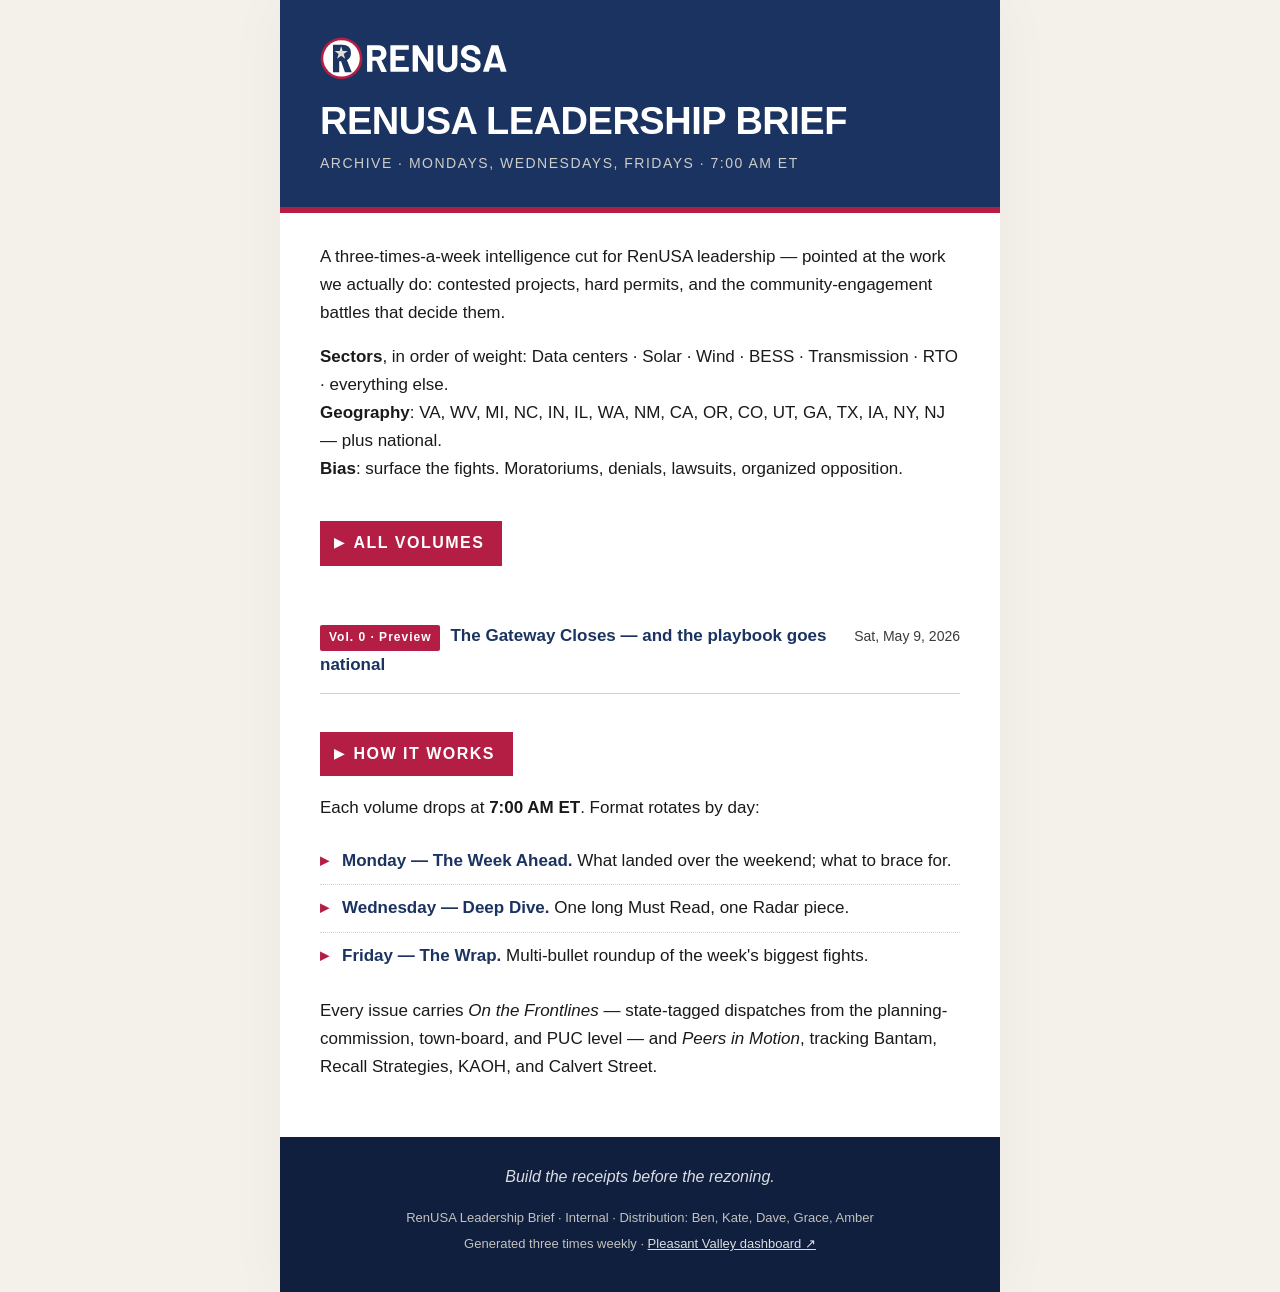
==== commit 8047b361: "Fix masthead logo: use white-wordmark variant on navy header The previous version applied a brightne" ====
--- a/index.html
+++ b/index.html
@@ -11,7 +11,7 @@
 <div class="wrap">
 
   <header class="masthead">
-    <img src="assets/img/renusa-logo.svg" alt="RenUSA" class="logo">
+    <img src="assets/img/renusa-logo-light.svg" alt="RenUSA" class="logo">
     <h1>RenUSA Leadership Brief</h1>
     <div class="vol">Archive · Mondays, Wednesdays, Fridays · 7:00 AM ET</div>
   </header>
--- a/assets/css/brief.css
+++ b/assets/css/brief.css
@@ -50,7 +50,6 @@
   height: 44px;
   width: auto;
   margin-bottom: 22px;
-  filter: brightness(0) invert(1);
 }
 .masthead h1 {
   margin: 0;
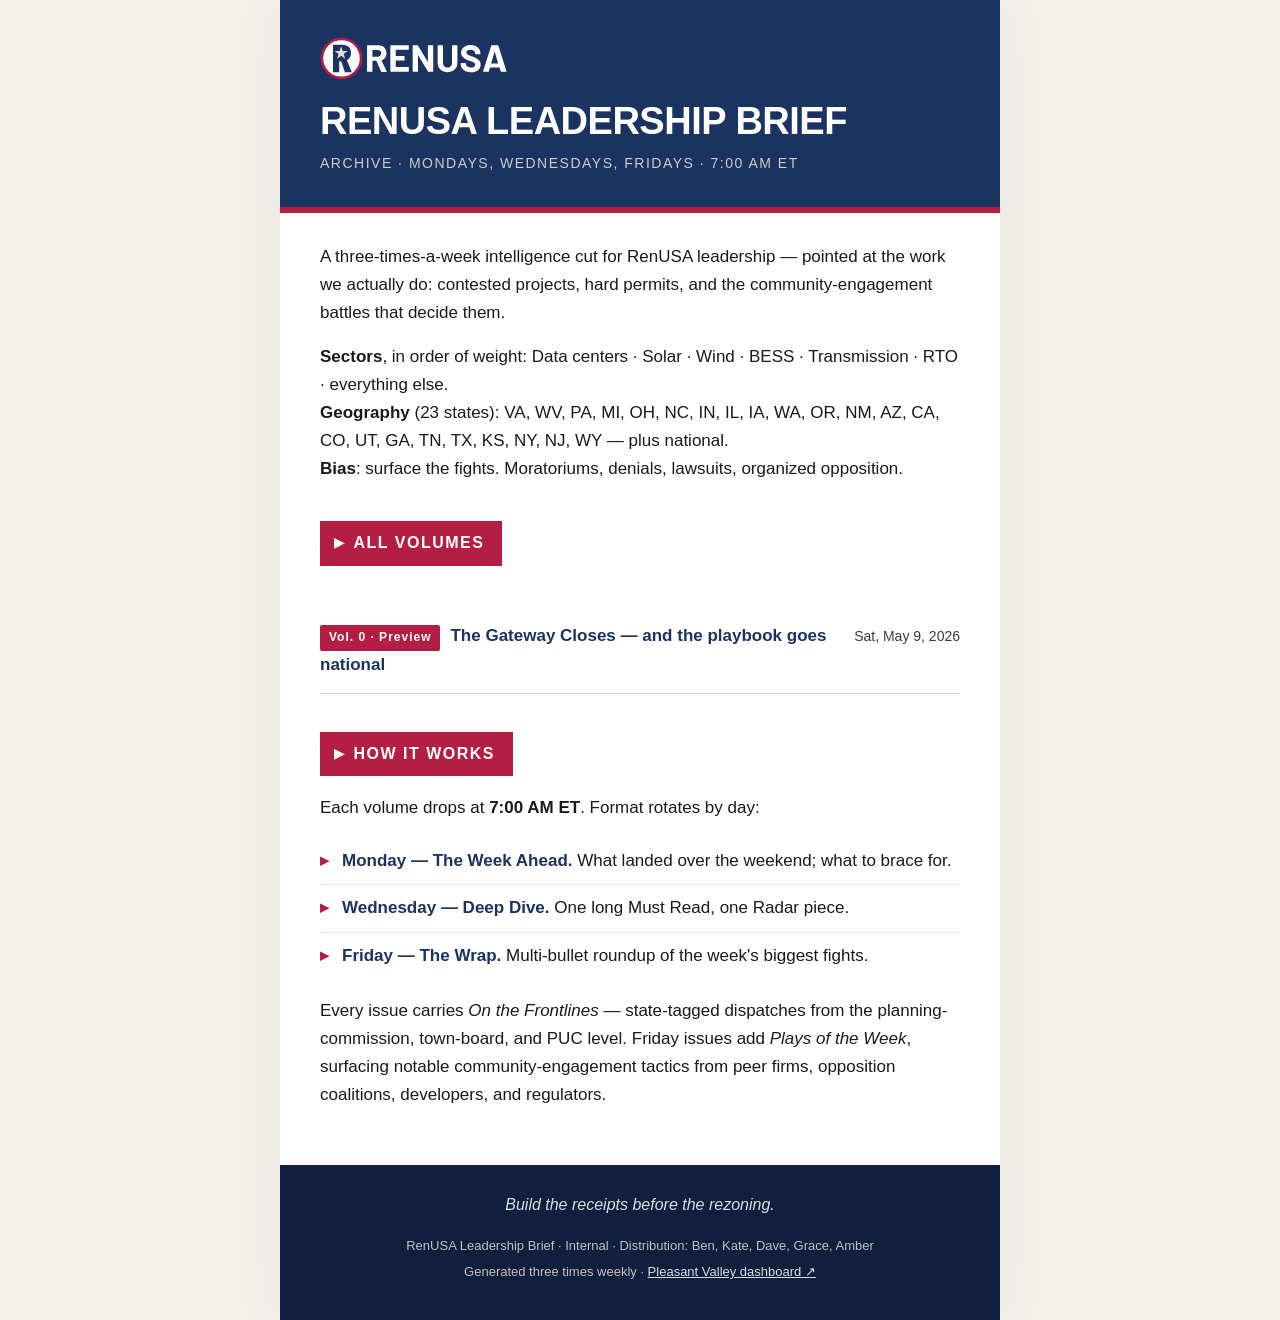
==== commit a63daa27: "Editorial: +6 states, Plays of the Week (Friday-only) - Geography expands to 23 states: added PA, KS" ====
--- a/index.html
+++ b/index.html
@@ -21,7 +21,7 @@
     <p class="greeting">A three-times-a-week intelligence cut for RenUSA leadership — pointed at the work we actually do: contested projects, hard permits, and the community-engagement battles that decide them.</p>
 
     <p><strong>Sectors</strong>, in order of weight: Data centers · Solar · Wind · BESS · Transmission · RTO · everything else.<br>
-    <strong>Geography</strong>: VA, WV, MI, NC, IN, IL, WA, NM, CA, OR, CO, UT, GA, TX, IA, NY, NJ — plus national.<br>
+    <strong>Geography</strong> (23 states): VA, WV, PA, MI, OH, NC, IN, IL, IA, WA, OR, NM, AZ, CA, CO, UT, GA, TN, TX, KS, NY, NJ, WY — plus national.<br>
     <strong>Bias</strong>: surface the fights. Moratoriums, denials, lawsuits, organized opposition.</p>
 
     <section class="section">
@@ -42,7 +42,7 @@
         <li><span class="lead">Wednesday — Deep Dive.</span> One long Must Read, one Radar piece.</li>
         <li><span class="lead">Friday — The Wrap.</span> Multi-bullet roundup of the week's biggest fights.</li>
       </ul>
-      <p style="margin-top:18px;">Every issue carries <em>On the Frontlines</em> — state-tagged dispatches from the planning-commission, town-board, and PUC level — and <em>Peers in Motion</em>, tracking Bantam, Recall Strategies, KAOH, and Calvert Street.</p>
+      <p style="margin-top:18px;">Every issue carries <em>On the Frontlines</em> — state-tagged dispatches from the planning-commission, town-board, and PUC level. Friday issues add <em>Plays of the Week</em>, surfacing notable community-engagement tactics from peer firms, opposition coalitions, developers, and regulators.</p>
     </section>
 
   </main>
--- a/assets/css/brief.css
+++ b/assets/css/brief.css
@@ -200,8 +200,9 @@
   vertical-align: 1px;
 }
 
-/* Peers in Motion */
-.peers li .firm {
+/* Peers in Motion (legacy) and Plays of the Week */
+.peers li .firm,
+.plays li .actor {
   font-weight: 800;
   color: var(--crimson);
   text-transform: uppercase;
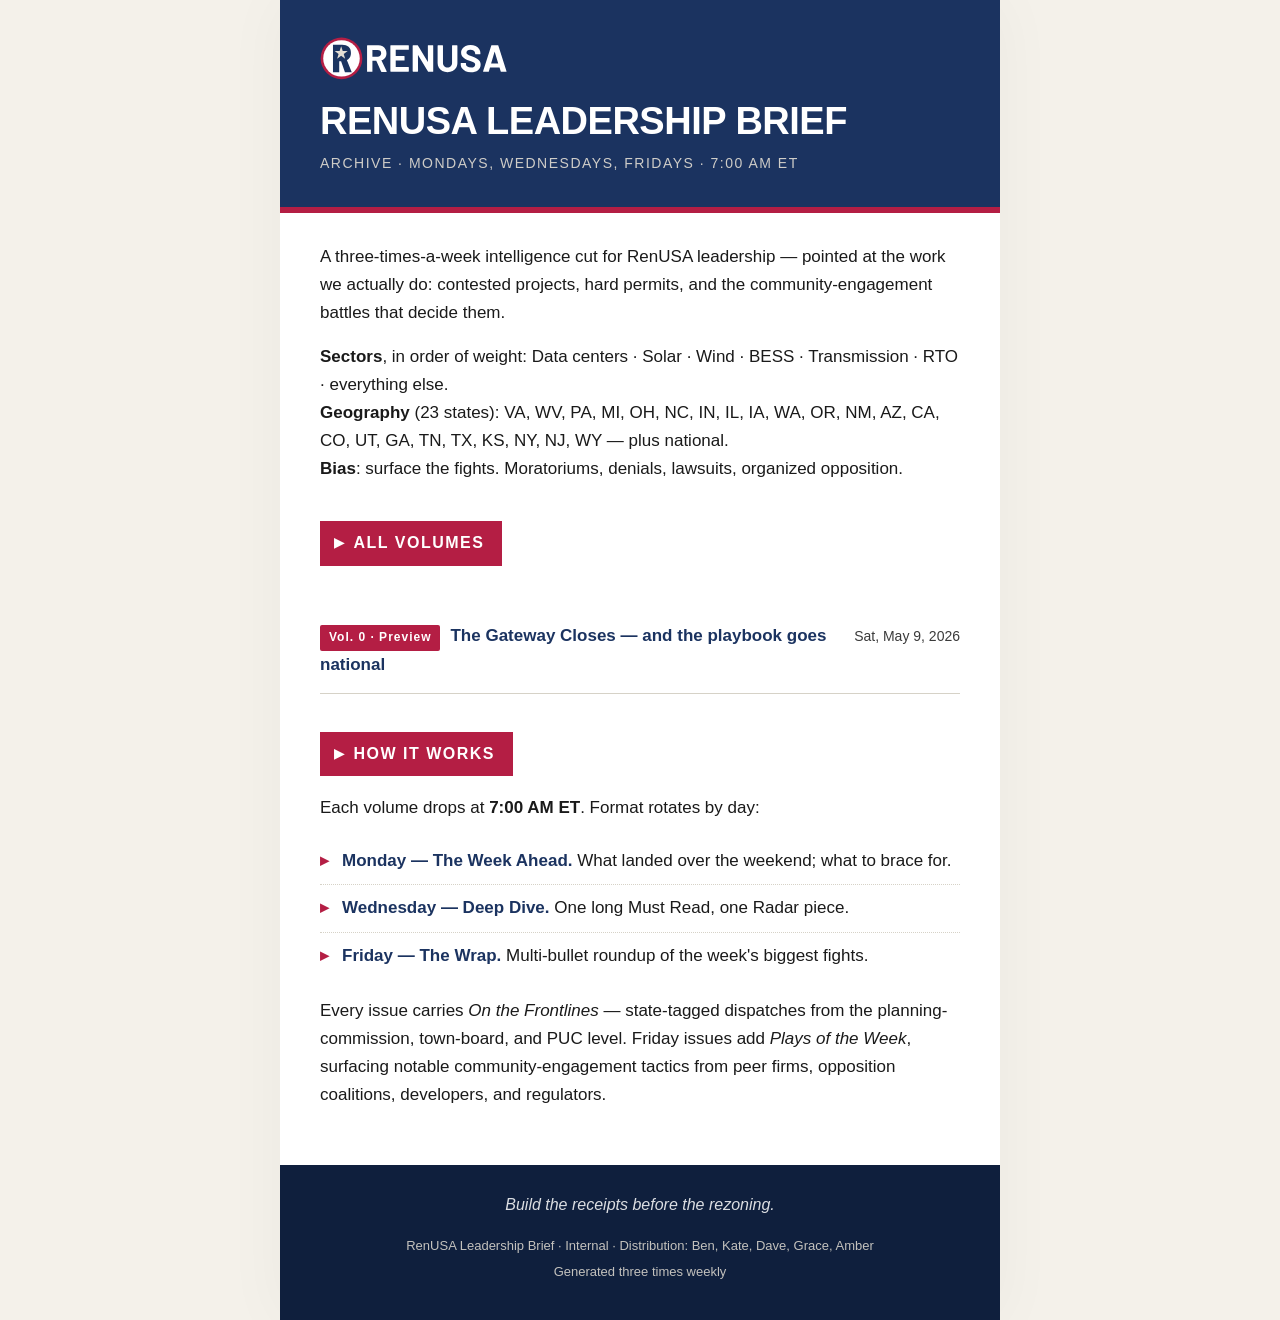
==== commit b1e65b44: "Remove Pleasant Valley link from archive footer PV dashboard file stays at /pleasant-valley.html (an" ====
--- a/index.html
+++ b/index.html
@@ -50,7 +50,7 @@
   <footer class="footer">
     <p class="signoff">Build the receipts before the rezoning.</p>
     <p>RenUSA Leadership Brief · Internal · Distribution: Ben, Kate, Dave, Grace, Amber</p>
-    <p>Generated three times weekly · <a href="pleasant-valley.html" class="archive-link">Pleasant Valley dashboard ↗</a></p>
+    <p>Generated three times weekly</p>
   </footer>
 
 </div>
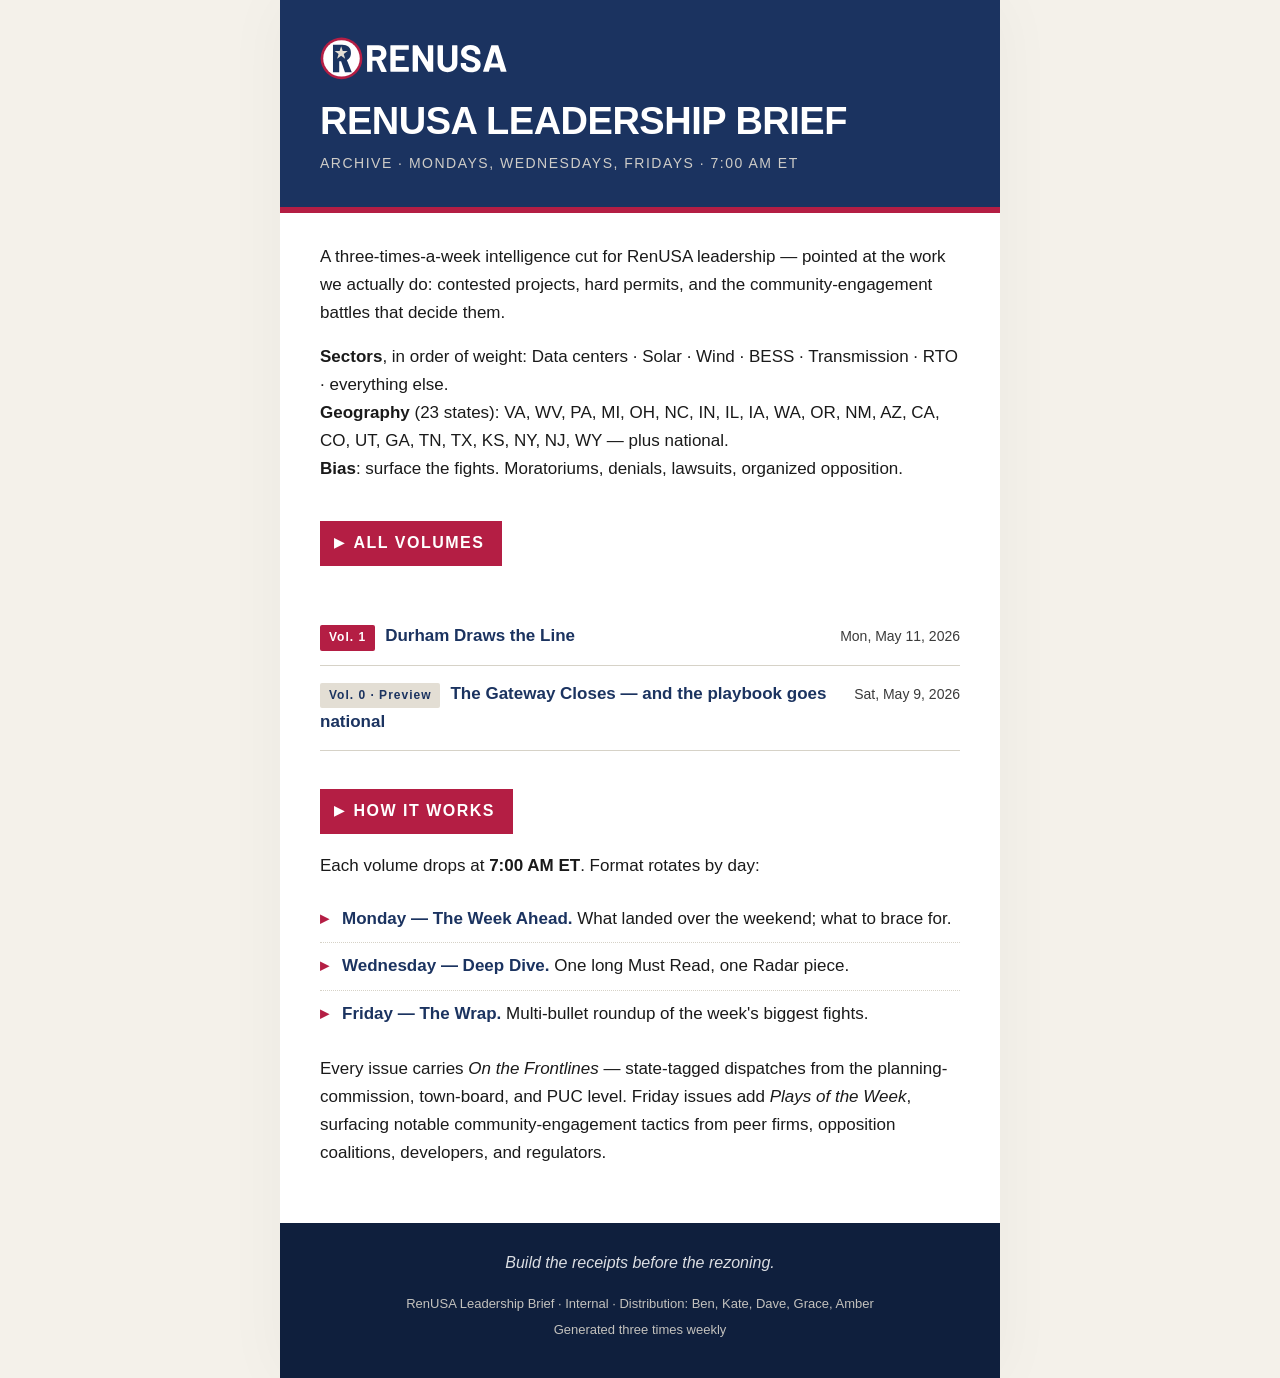
==== commit 4fe4ef71: "Vol. 1 — Mon, May 11, 2026" ====
--- a/index.html
+++ b/index.html
@@ -28,7 +28,11 @@
       <div class="section-head">All Volumes</div>
       <ul class="archive-list">
         <li>
-          <span><span class="vol-tag latest">Vol. 0 · Preview</span><a href="050926.html">The Gateway Closes — and the playbook goes national</a></span>
+          <span><span class="vol-tag latest">Vol. 1</span><a href="051126.html">Durham Draws the Line</a></span>
+          <span class="date">Mon, May 11, 2026</span>
+        </li>
+        <li>
+          <span><span class="vol-tag">Vol. 0 · Preview</span><a href="050926.html">The Gateway Closes — and the playbook goes national</a></span>
           <span class="date">Sat, May 9, 2026</span>
         </li>
       </ul>
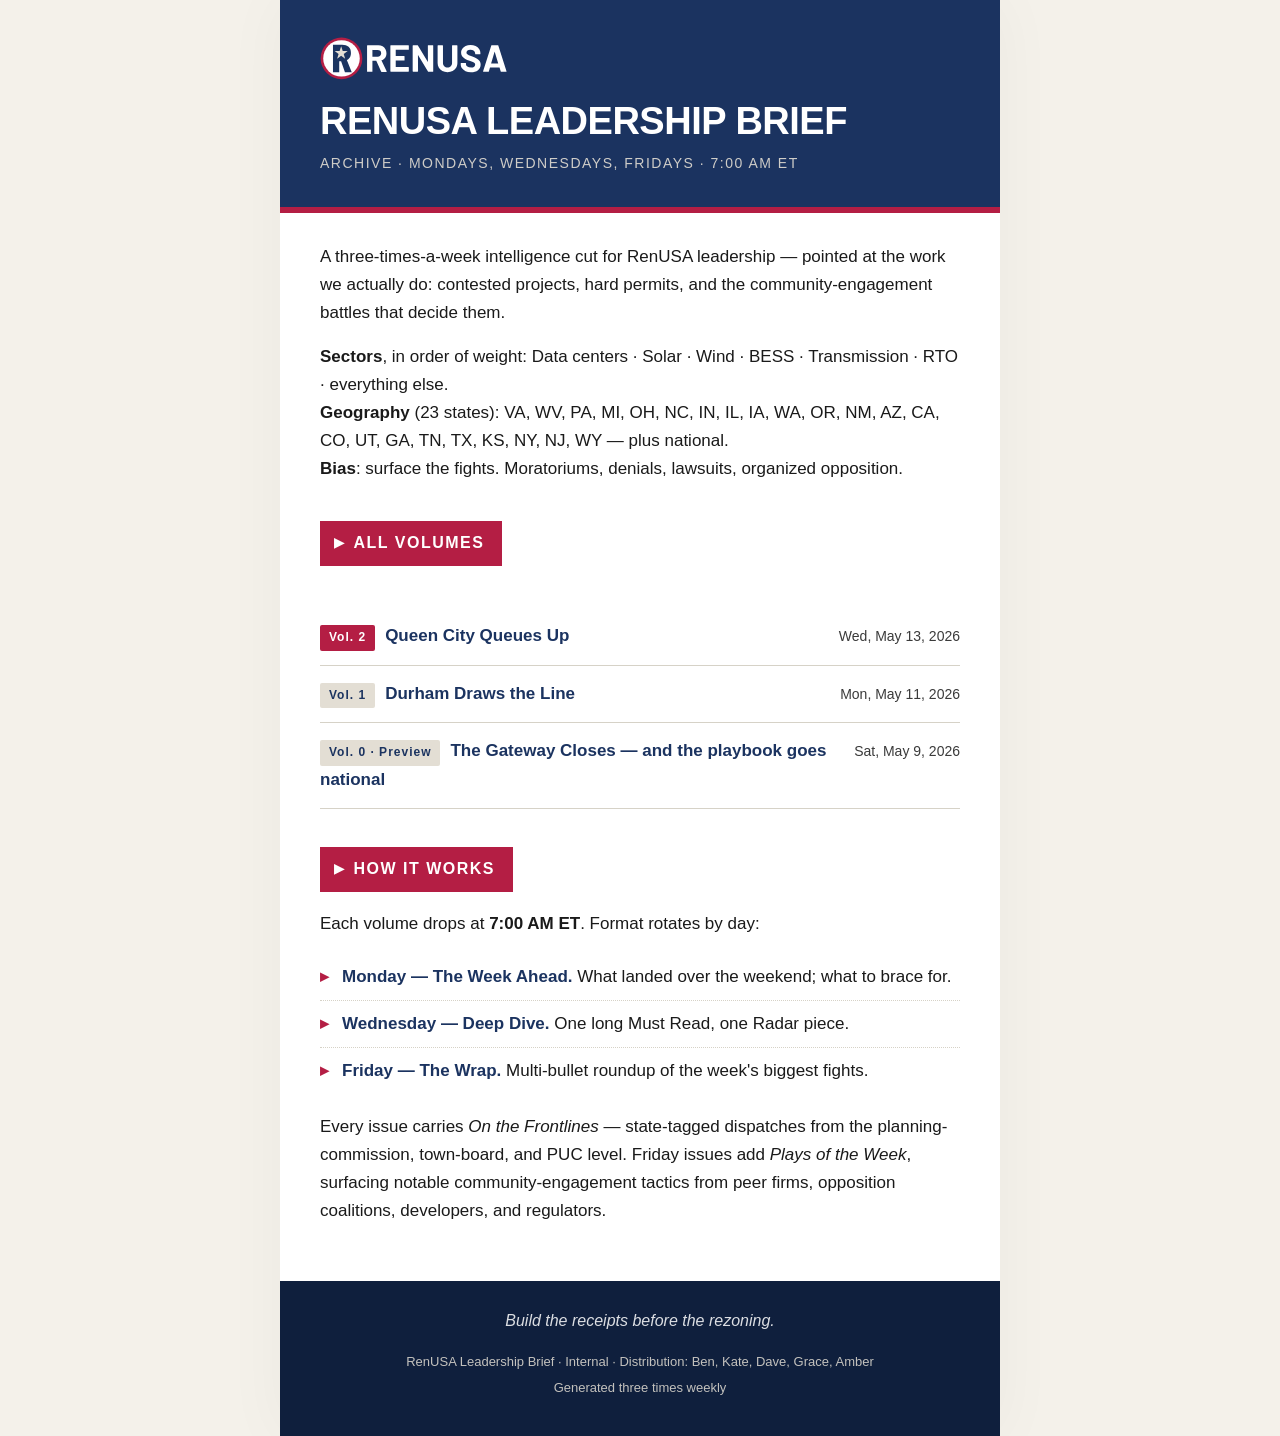
==== commit 251efb00: "Vol. 2 — Wed, May 13, 2026" ====
--- a/index.html
+++ b/index.html
@@ -28,7 +28,11 @@
       <div class="section-head">All Volumes</div>
       <ul class="archive-list">
         <li>
-          <span><span class="vol-tag latest">Vol. 1</span><a href="051126.html">Durham Draws the Line</a></span>
+          <span><span class="vol-tag latest">Vol. 2</span><a href="051326.html">Queen City Queues Up</a></span>
+          <span class="date">Wed, May 13, 2026</span>
+        </li>
+        <li>
+          <span><span class="vol-tag">Vol. 1</span><a href="051126.html">Durham Draws the Line</a></span>
           <span class="date">Mon, May 11, 2026</span>
         </li>
         <li>
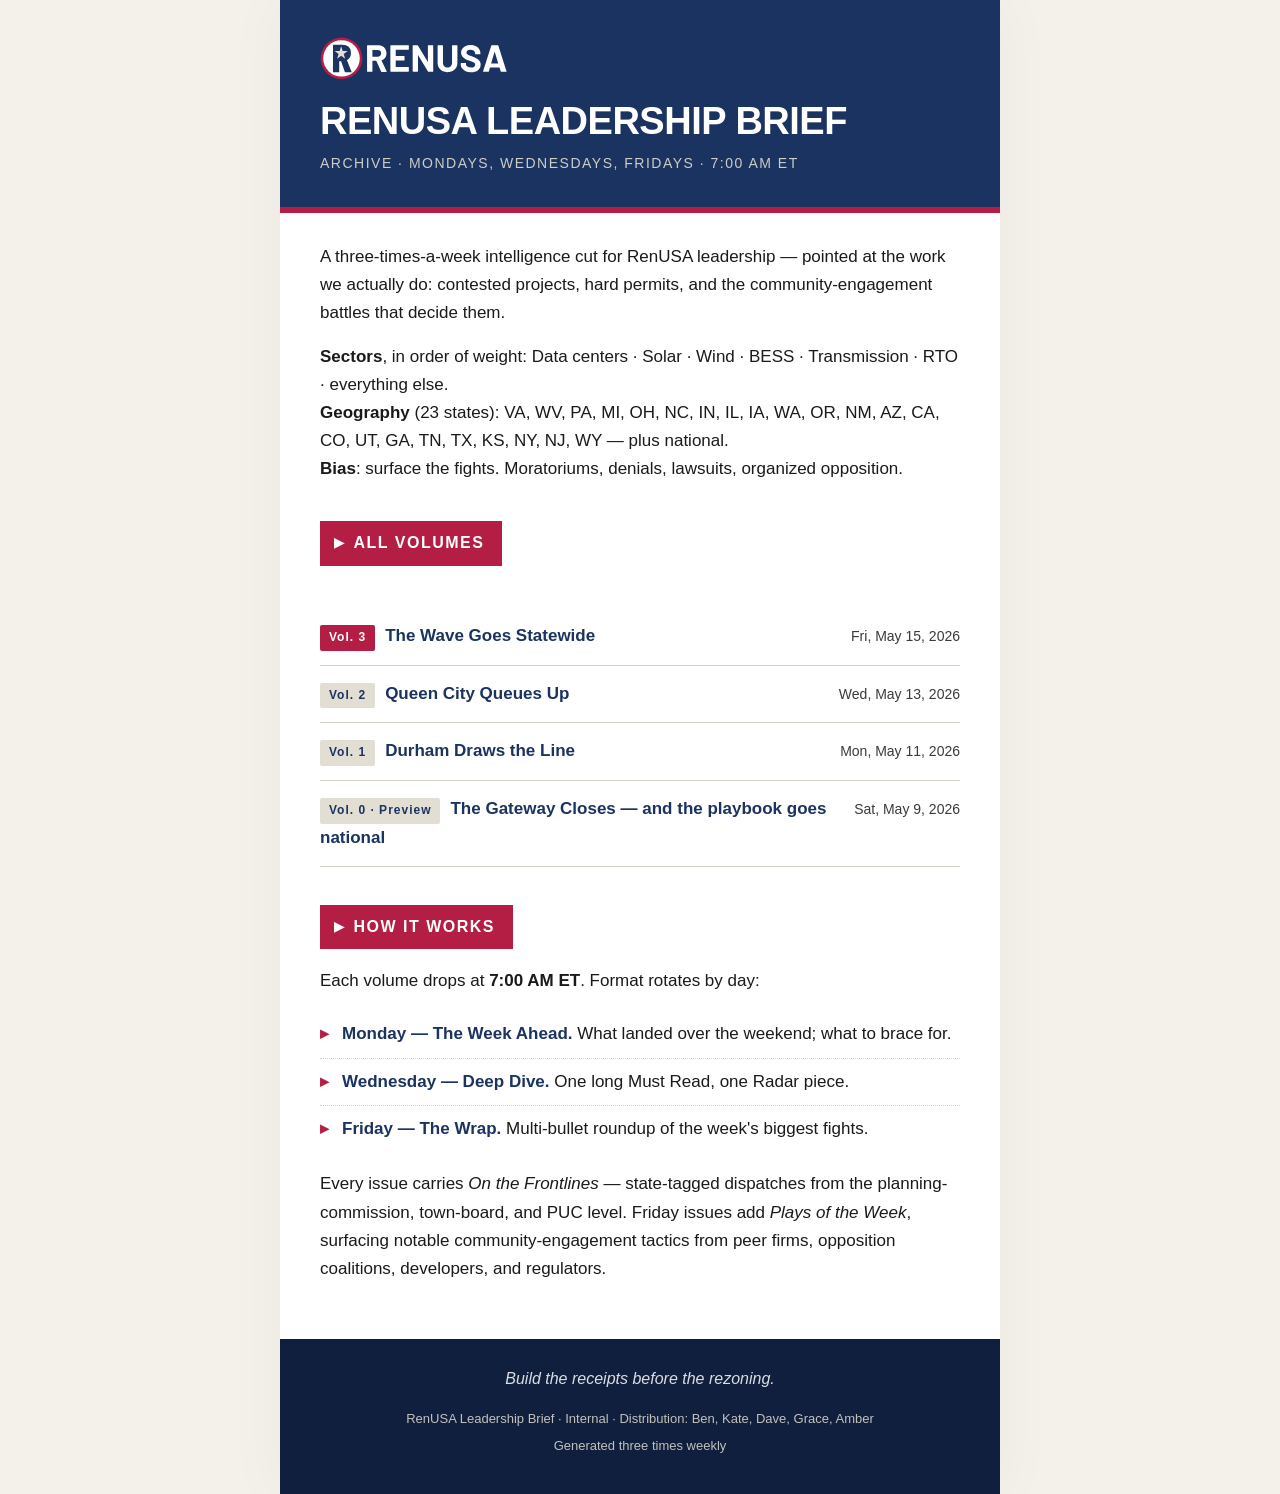
==== commit 24dd53c2: "Vol. 3 — Fri, May 15, 2026" ====
--- a/index.html
+++ b/index.html
@@ -28,7 +28,11 @@
       <div class="section-head">All Volumes</div>
       <ul class="archive-list">
         <li>
-          <span><span class="vol-tag latest">Vol. 2</span><a href="051326.html">Queen City Queues Up</a></span>
+          <span><span class="vol-tag latest">Vol. 3</span><a href="051526.html">The Wave Goes Statewide</a></span>
+          <span class="date">Fri, May 15, 2026</span>
+        </li>
+        <li>
+          <span><span class="vol-tag">Vol. 2</span><a href="051326.html">Queen City Queues Up</a></span>
           <span class="date">Wed, May 13, 2026</span>
         </li>
         <li>
